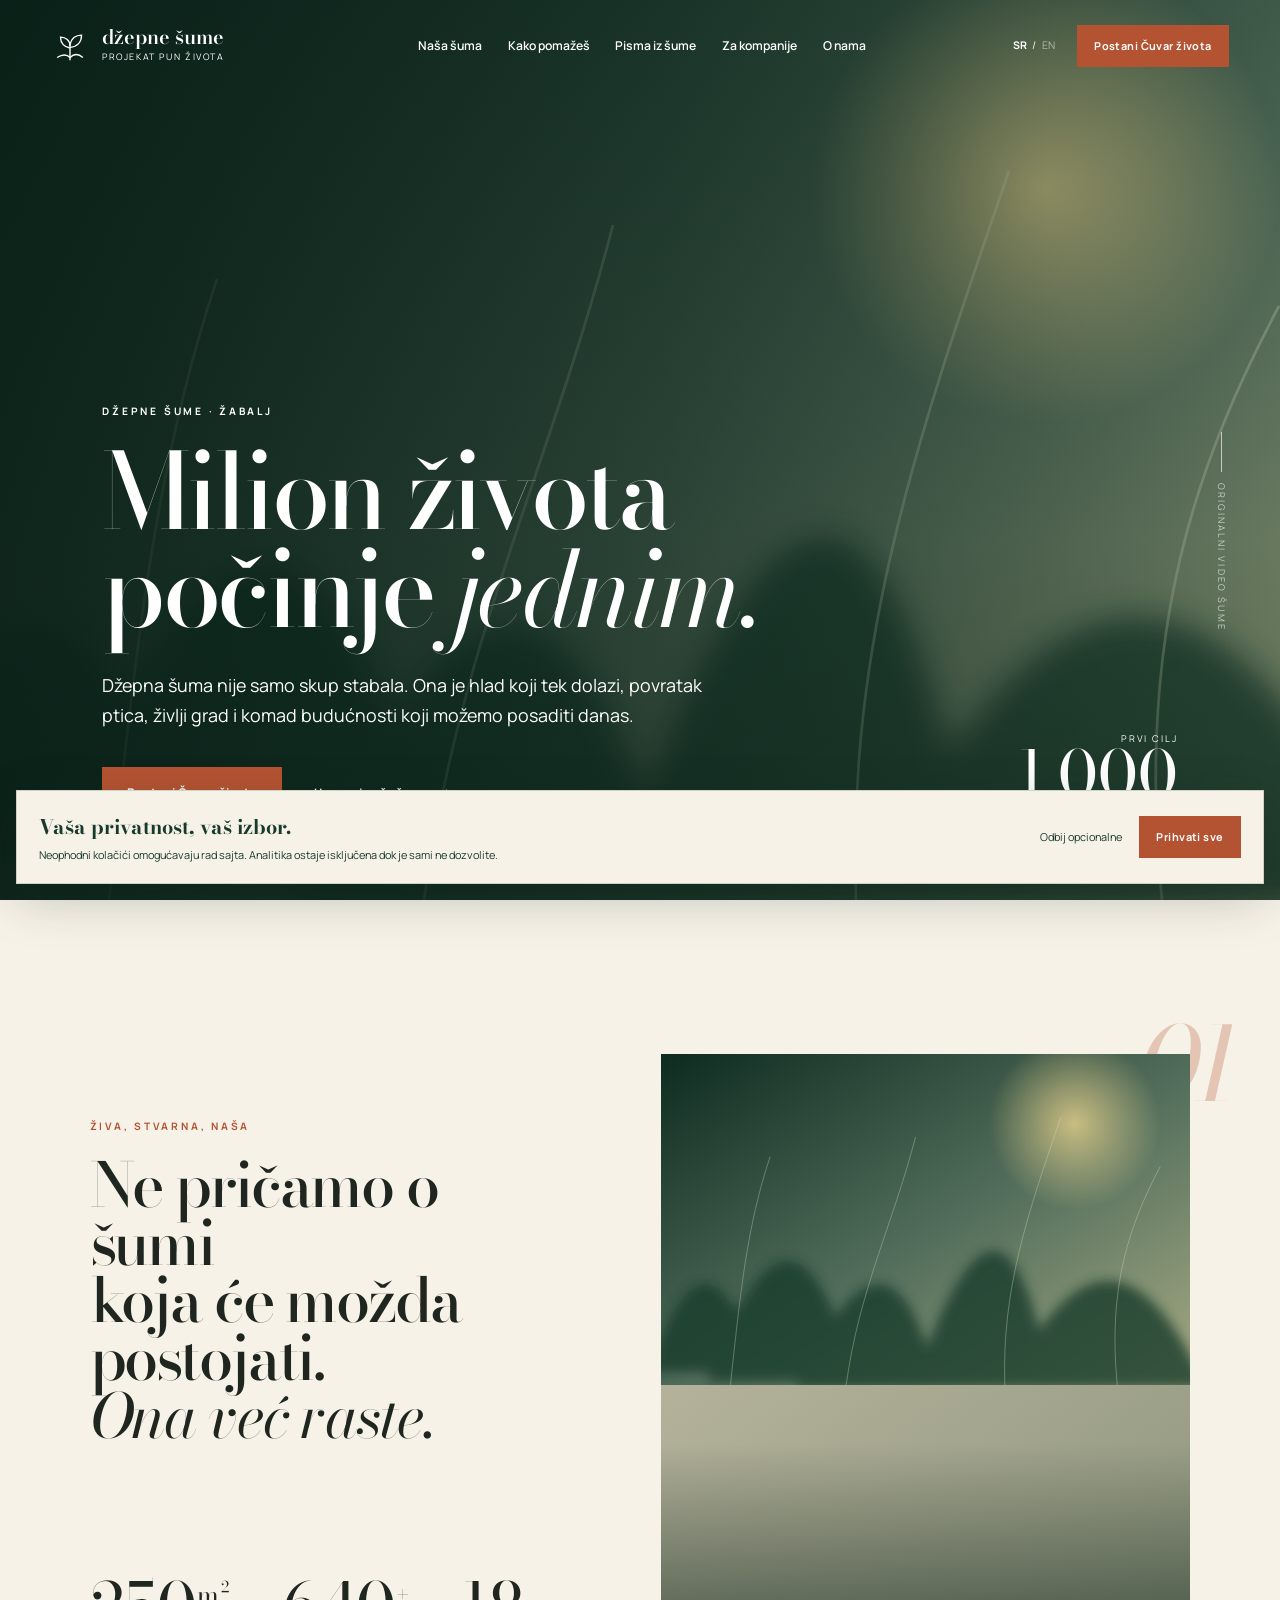
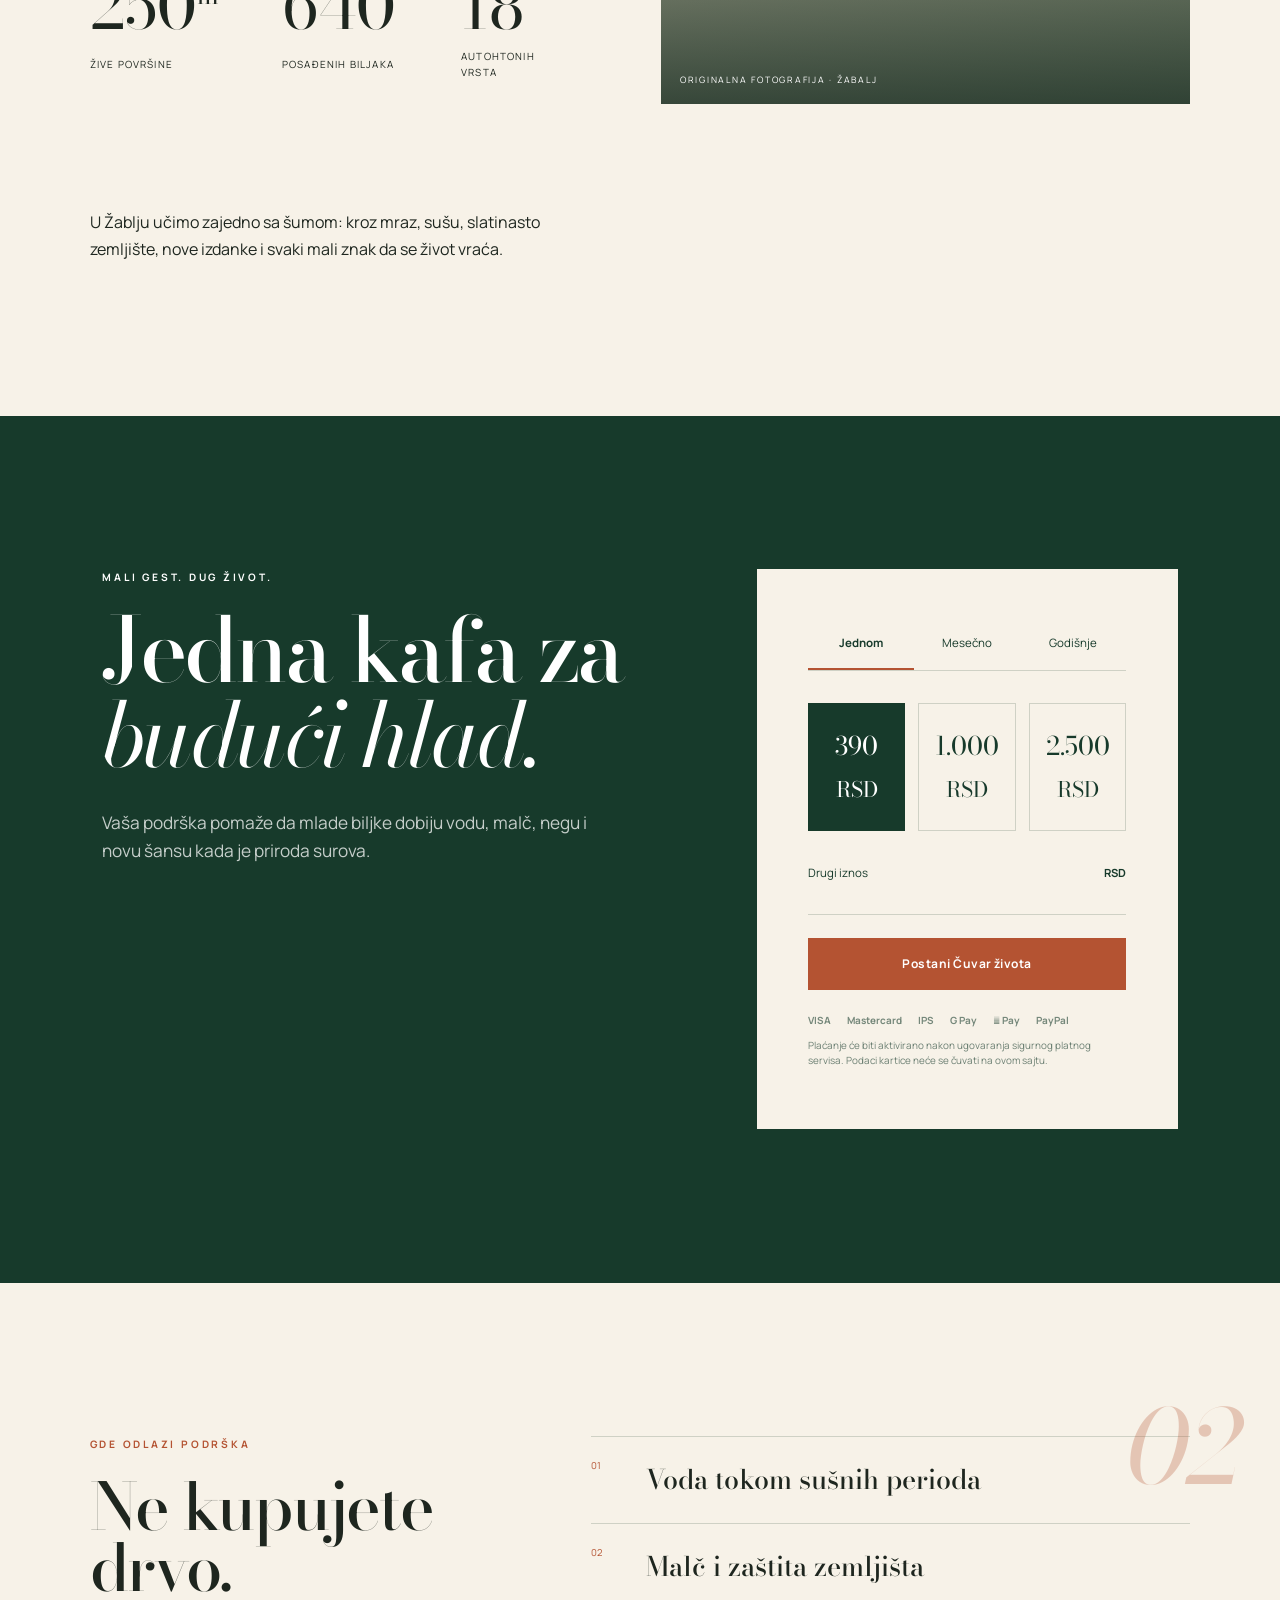
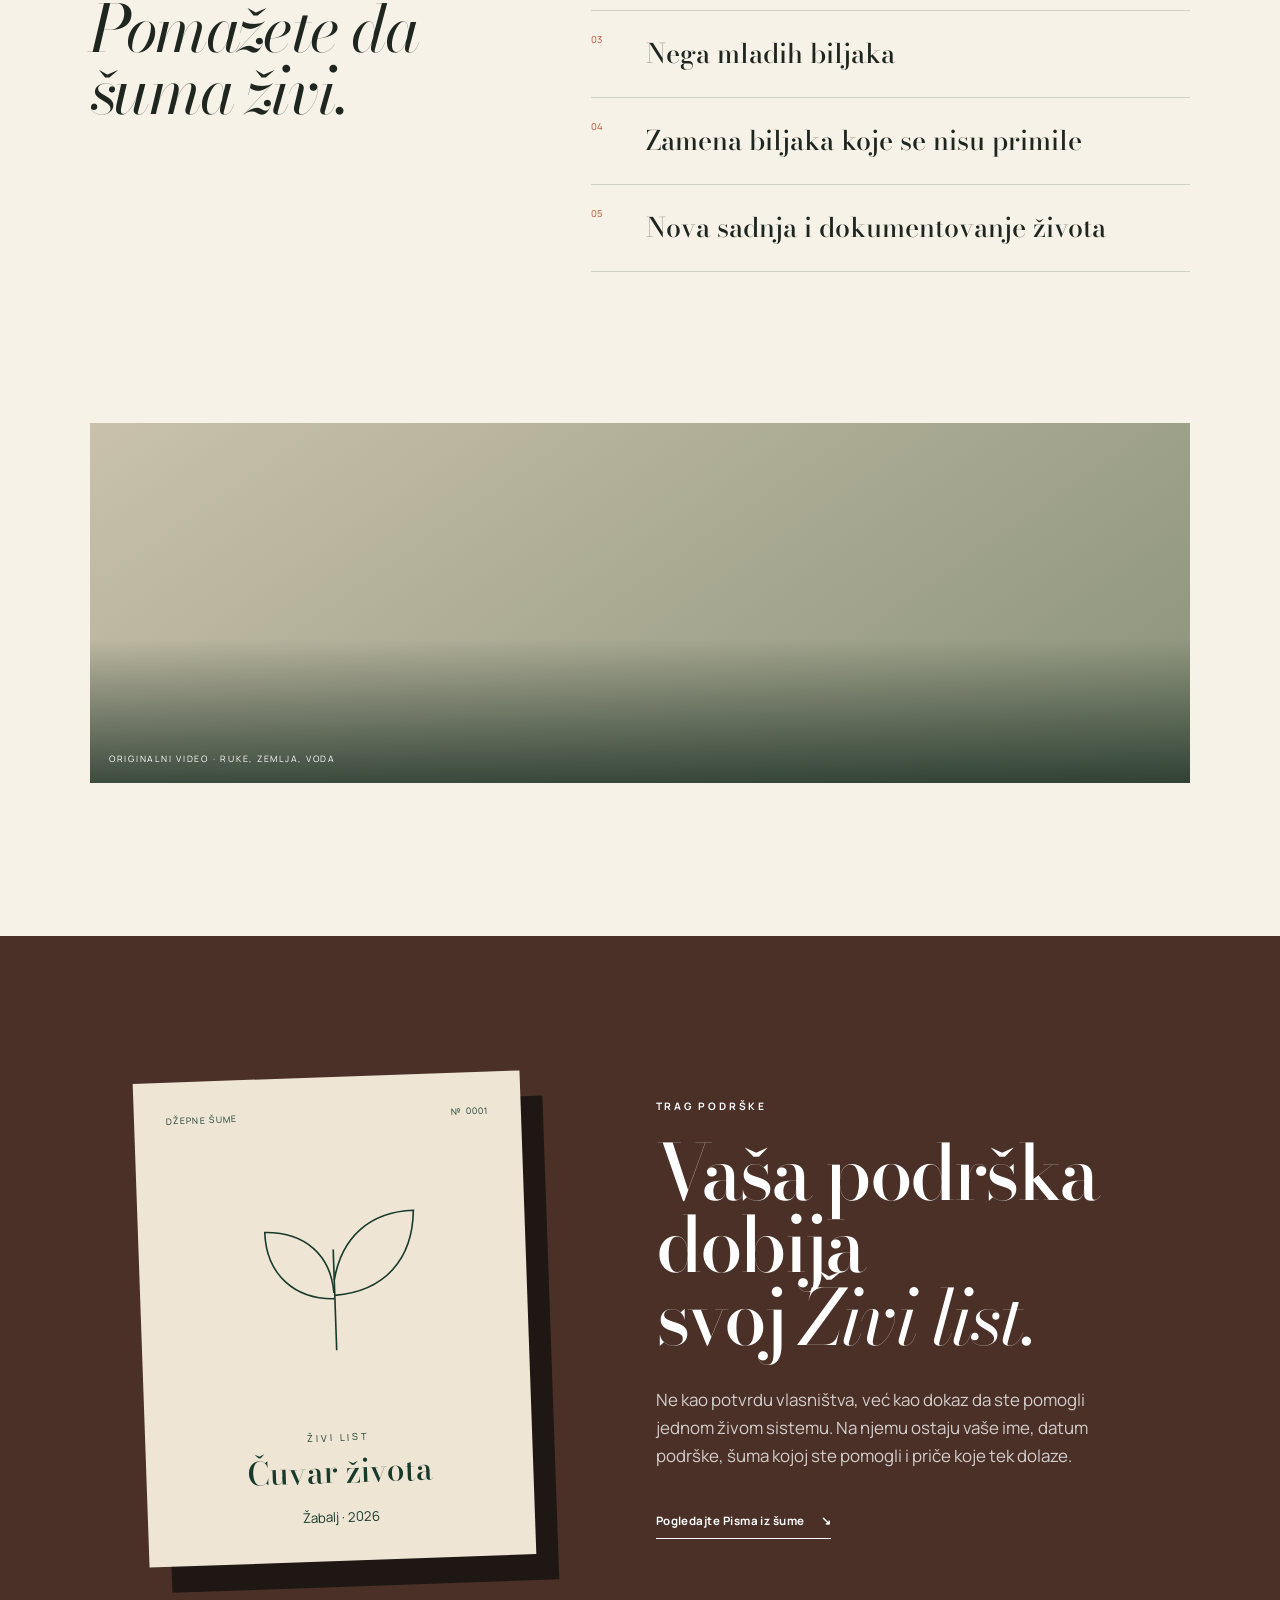
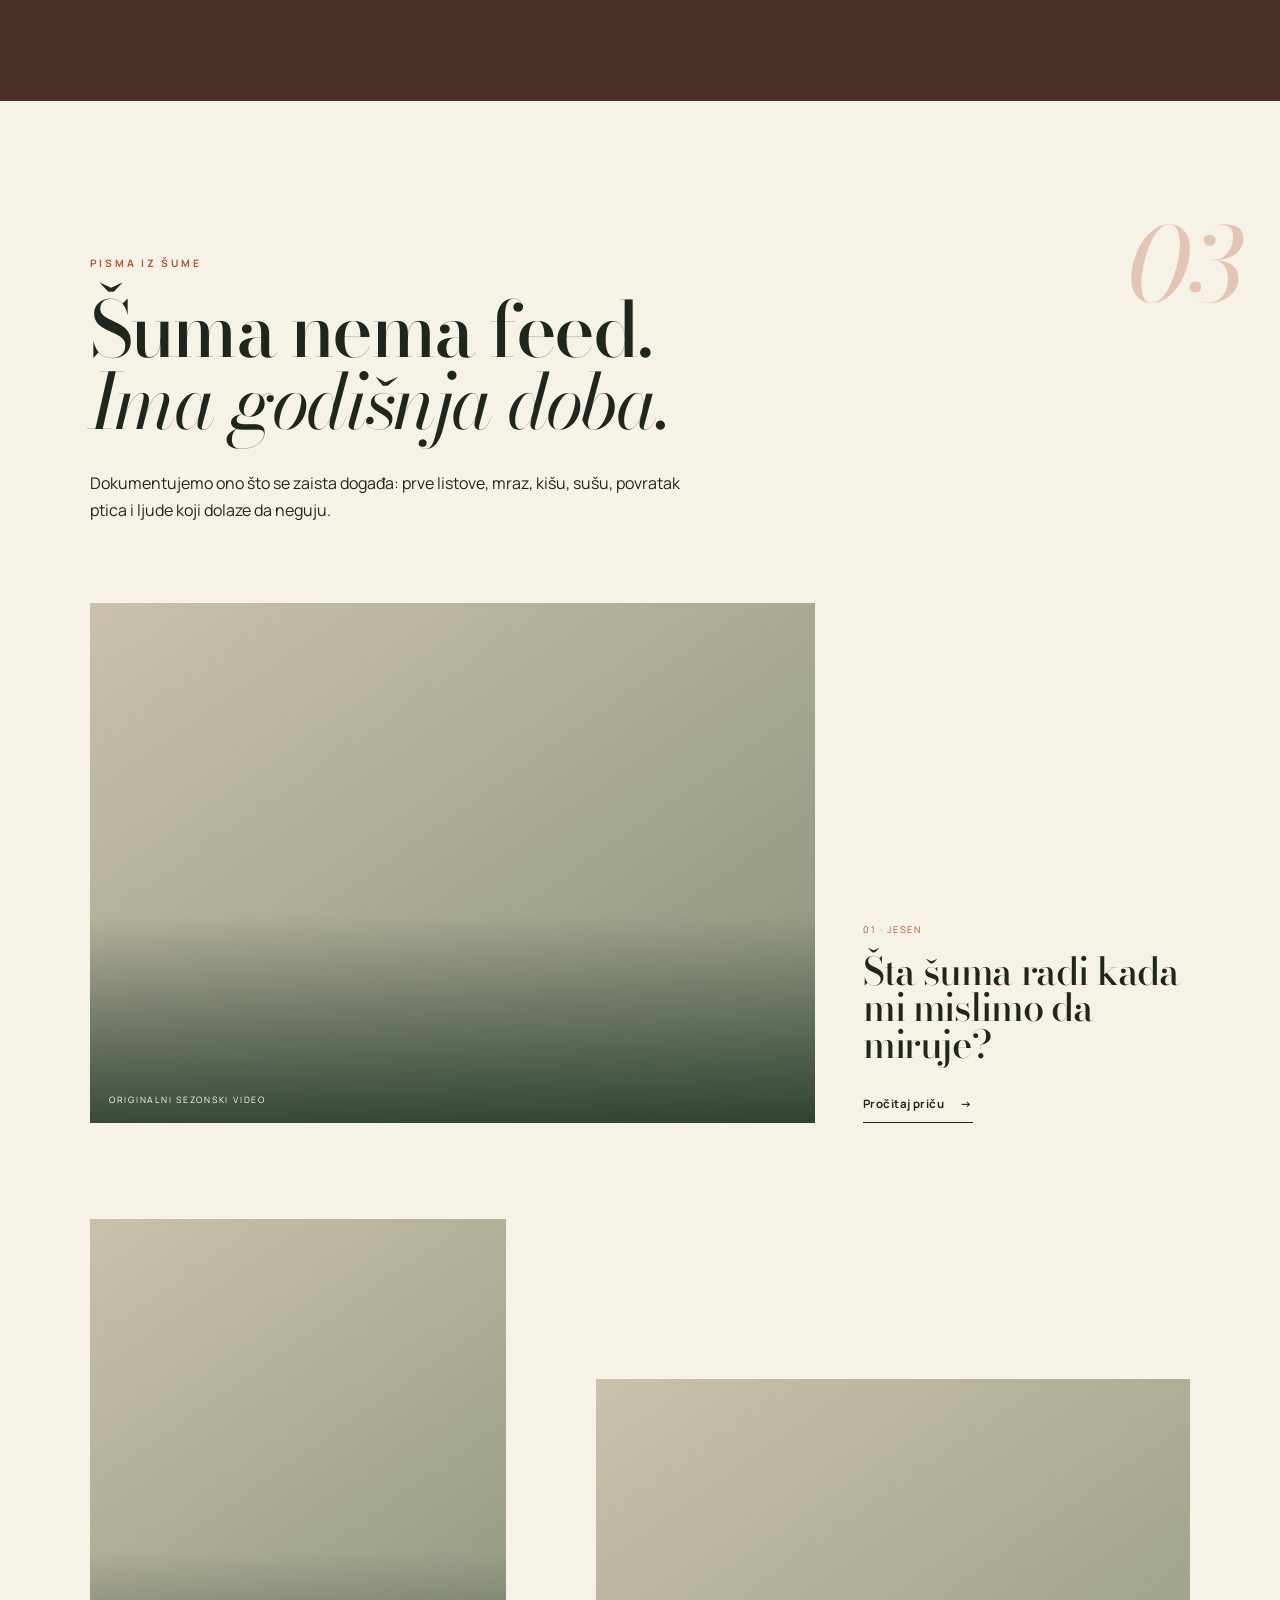
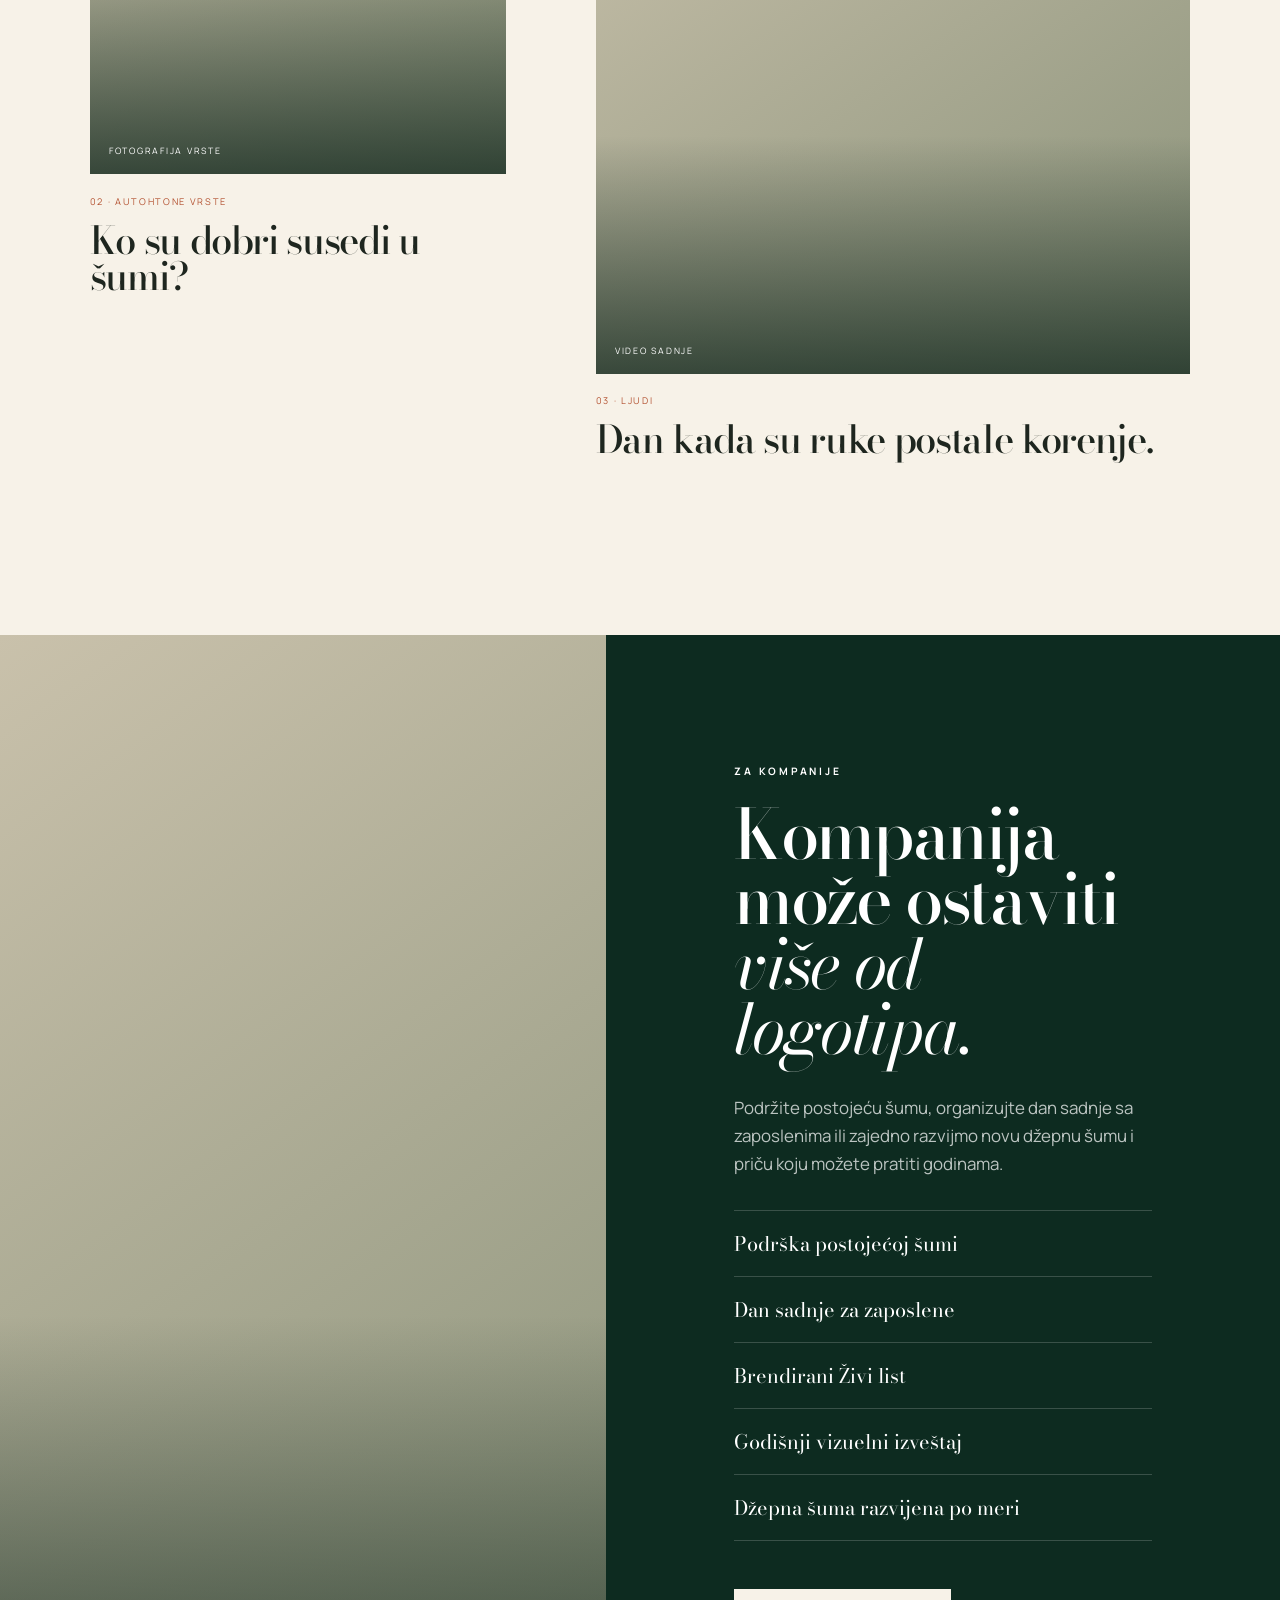
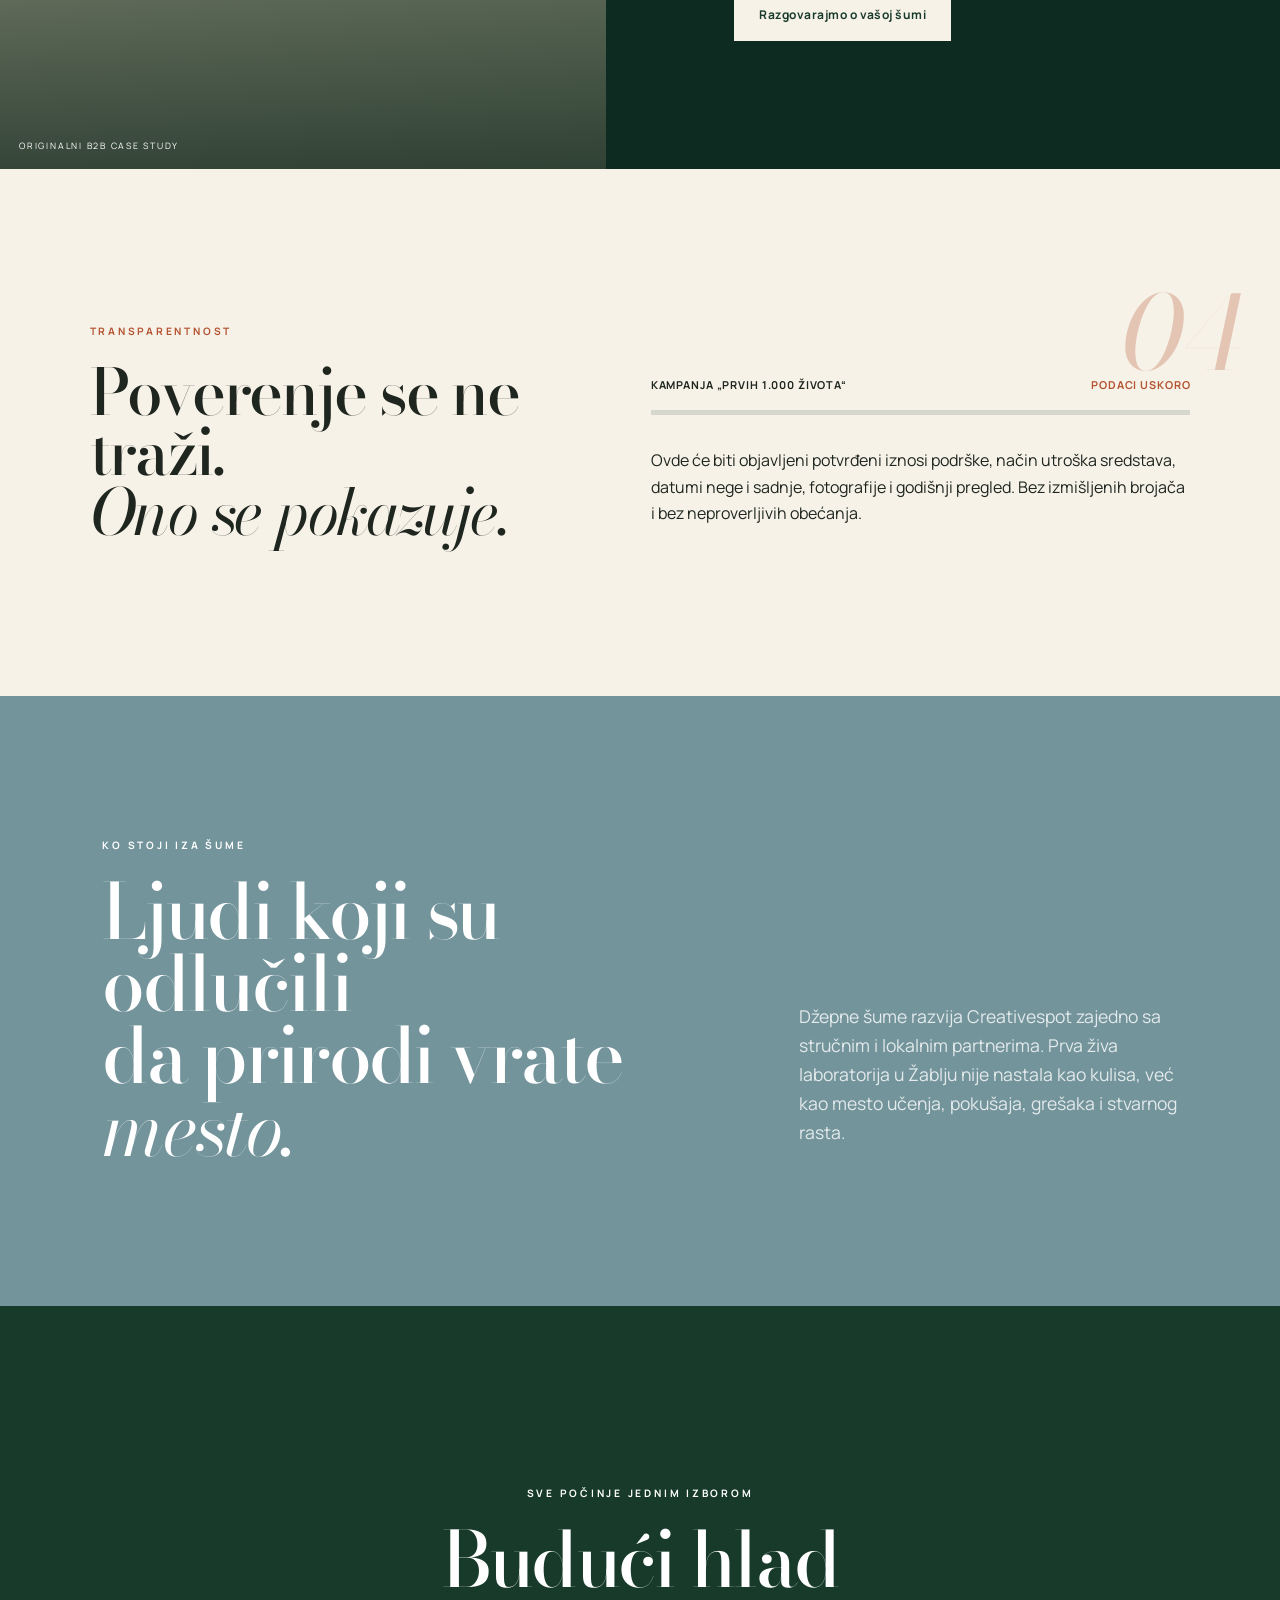
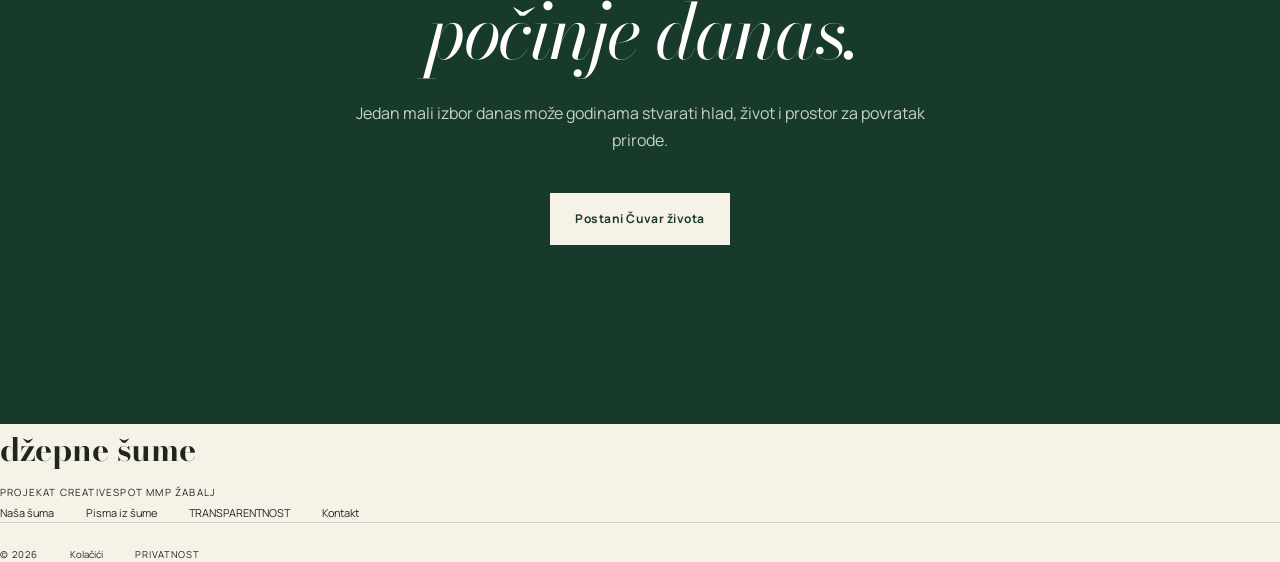
==== index.html @ 814c4e3e "Build new Cuvari zivota editorial campaign site" ====
<!doctype html>
<html lang="sr">
  <head>
    <meta charset="UTF-8" />
    <meta name="viewport" content="width=device-width, initial-scale=1.0" />
    <meta name="theme-color" content="#173a2b" />
    <meta name="description" content="Džepne šume — podržite stvaranje i negu živih, autohtonih šuma. Milion života počinje jednim." />
    <meta property="og:title" content="Džepne šume — Čuvari života" />
    <meta property="og:description" content="Milion života počinje jednim. Postanite Čuvar života." />
    <meta property="og:type" content="website" />
    <title>Džepne šume — Čuvari života</title>
    <link rel="preconnect" href="https://fonts.googleapis.com" />
    <link rel="preconnect" href="https://fonts.gstatic.com" crossorigin />
    <link href="https://fonts.googleapis.com/css2?family=Bodoni+Moda:ital,opsz,wght@0,6..96,400;0,6..96,500;0,6..96,600;1,6..96,400;1,6..96,500&family=Manrope:wght@400;500;600;700&display=swap" rel="stylesheet" />
    <link rel="stylesheet" href="./styles.css" />
  </head>
  <body>
    <a class="skip-link" href="#main">Preskoči na sadržaj</a>

    <header class="site-header" id="siteHeader">
      <a class="brand" href="#top" aria-label="Džepne šume — početna">
        <span class="brand-mark" aria-hidden="true">
          <svg viewBox="0 0 56 56"><path d="M28 49V22"/><path d="M28 31C20 30 14 24 14 15c8 0 14 5 14 13"/><path d="M28 26c2-9 8-14 17-14 0 10-6 17-17 18"/><path d="M9 45c8-5 14-5 19 0 6-6 12-6 19 0"/></svg>
        </span>
        <span><b>džepne šume</b><small>projekat pun života</small></span>
      </a>

      <button class="menu-toggle" id="menuToggle" aria-expanded="false" aria-controls="mainNav" aria-label="Otvori meni">
        <span></span><span></span>
      </button>

      <nav class="main-nav" id="mainNav" aria-label="Glavna navigacija">
        <a href="#suma" data-i18n="navForest">Naša šuma</a>
        <a href="#podrska" data-i18n="navSupport">Kako pomažeš</a>
        <a href="#pisma" data-i18n="navLetters">Pisma iz šume</a>
        <a href="#kompanije" data-i18n="navCompanies">Za kompanije</a>
        <a href="#o-nama" data-i18n="navAbout">O nama</a>
      </nav>

      <div class="header-actions">
        <div class="language" aria-label="Izbor jezika">
          <button class="language-button active" data-lang="sr" aria-pressed="true">SR</button>
          <span>/</span>
          <button class="language-button" data-lang="en" aria-pressed="false">EN</button>
        </div>
        <a class="button button-small" href="#podrska" data-i18n="guardian">Postani Čuvar života</a>
      </div>
    </header>

    <main id="main">
      <section class="hero" id="top">
        <div class="hero-media" aria-label="Mesto za originalni video šume">
          <video id="heroVideo" muted loop playsinline poster="./forest-poster.svg" aria-label="Originalni video Džepne šume biće dodat ovde"></video>
          <div class="hero-shade"></div>
          <div class="media-label"><span></span> ORIGINALNI VIDEO ŠUME</div>
        </div>
        <div class="hero-copy">
          <p class="eyebrow" data-i18n="heroEyebrow">DŽEPNE ŠUME · ŽABALJ</p>
          <h1 data-i18n-html="heroTitle">Milion života<br />počinje <em>jednim.</em></h1>
          <p class="hero-lead" data-i18n="heroLead">Džepna šuma nije samo skup stabala. Ona je hlad koji tek dolazi, povratak ptica, življi grad i komad budućnosti koji možemo posaditi danas.</p>
          <div class="hero-buttons">
            <a class="button" href="#podrska" data-i18n="guardian">Postani Čuvar života</a>
            <a class="text-link light" href="#suma"><span data-i18n="meetForest">Upoznaj našu šumu</span><span aria-hidden="true">↘</span></a>
          </div>
        </div>
        <div class="hero-goal">
          <span data-i18n="firstGoal">Prvi cilj</span>
          <strong>1.000</strong>
          <span data-i18n="lives">života</span>
        </div>
      </section>

      <section class="proof editorial-section" id="suma">
        <div class="section-number">01</div>
        <div class="proof-intro">
          <p class="eyebrow clay" data-i18n="proofEyebrow">ŽIVA, STVARNA, NAŠA</p>
          <h2 data-i18n-html="proofTitle">Ne pričamo o šumi<br />koja će možda postojati.<br /><em>Ona već raste.</em></h2>
        </div>
        <div class="proof-image media-slot tall">
          <img src="./forest-poster.svg" alt="Mesto za originalnu fotografiju postojeće šume u Žablju" />
          <span>ORIGINALNA FOTOGRAFIJA · ŽABALJ</span>
        </div>
        <div class="proof-data" aria-label="Podaci o postojećoj šumi">
          <div><strong>250</strong><span>m²</span><small data-i18n="areaLabel">žive površine</small></div>
          <div><strong>640</strong><span>+</span><small data-i18n="plantsLabel">posađenih biljaka</small></div>
          <div><strong>18</strong><span></span><small data-i18n="speciesLabel">autohtonih vrsta</small></div>
        </div>
        <p class="proof-note" data-i18n="proofNote">U Žablju učimo zajedno sa šumom: kroz mraz, sušu, slatinasto zemljište, nove izdanke i svaki mali znak da se život vraća.</p>
      </section>

      <section class="support" id="podrska">
        <div class="support-heading">
          <p class="eyebrow" data-i18n="supportEyebrow">MALI GEST. DUG ŽIVOT.</p>
          <h2 data-i18n-html="supportTitle">Jedna kafa za<br /><em>budući hlad.</em></h2>
          <p data-i18n="supportIntro">Vaša podrška pomaže da mlade biljke dobiju vodu, malč, negu i novu šansu kada je priroda surova.</p>
        </div>

        <div class="support-panel">
          <div class="support-tabs" role="tablist" aria-label="Učestalost podrške">
            <button class="support-tab active" role="tab" data-mode="once" aria-selected="true" data-i18n="once">Jednom</button>
            <button class="support-tab" role="tab" data-mode="monthly" aria-selected="false" data-i18n="monthly">Mesečno</button>
            <button class="support-tab" role="tab" data-mode="yearly" aria-selected="false" data-i18n="yearly">Godišnje</button>
          </div>
          <div class="amounts" id="amounts" aria-live="polite"></div>
          <label class="custom-amount">
            <span data-i18n="customAmount">Drugi iznos</span>
            <span><input id="customAmount" type="number" min="100" step="50" inputmode="numeric" aria-label="Drugi iznos u dinarima" /><b>RSD</b></span>
          </label>
          <button class="button button-wide" id="supportButton" data-i18n="guardian">Postani Čuvar života</button>
          <div class="payment-strip" aria-label="Predviđeni načini plaćanja">
            <span>VISA</span><span>Mastercard</span><span>IPS</span><span>G Pay</span><span> Pay</span><span>PayPal</span>
          </div>
          <p class="microcopy" data-i18n="paymentNote">Plaćanje će biti aktivirano nakon ugovaranja sigurnog platnog servisa. Podaci kartice neće se čuvati na ovom sajtu.</p>
        </div>
      </section>

      <section class="care editorial-section">
        <div class="section-number">02</div>
        <div class="care-statement">
          <p class="eyebrow clay" data-i18n="whereEyebrow">GDE ODLAZI PODRŠKA</p>
          <h2 data-i18n-html="whereTitle">Ne kupujete drvo.<br /><em>Pomažete da šuma živi.</em></h2>
        </div>
        <ol class="care-list">
          <li><span>01</span><strong data-i18n="care1">Voda tokom sušnih perioda</strong></li>
          <li><span>02</span><strong data-i18n="care2">Malč i zaštita zemljišta</strong></li>
          <li><span>03</span><strong data-i18n="care3">Nega mladih biljaka</strong></li>
          <li><span>04</span><strong data-i18n="care4">Zamena biljaka koje se nisu primile</strong></li>
          <li><span>05</span><strong data-i18n="care5">Nova sadnja i dokumentovanje života</strong></li>
        </ol>
        <div class="care-media media-slot landscape"><span>ORIGINALNI VIDEO · RUKE, ZEMLJA, VODA</span></div>
      </section>

      <section class="living-leaf">
        <div class="leaf-card" aria-hidden="true">
          <div class="leaf-card-top"><span>DŽEPNE ŠUME</span><span>№ 0001</span></div>
          <svg viewBox="0 0 280 250"><path d="M142 216V91"/><path d="M141 152C93 151 58 120 58 67c50 1 81 31 83 78"/><path d="M142 129c11-53 47-83 101-83-3 61-39 99-101 102"/></svg>
          <p>ŽIVI LIST</p>
          <strong>Čuvar života</strong>
          <small>Žabalj · 2026</small>
        </div>
        <div class="leaf-copy">
          <p class="eyebrow" data-i18n="leafEyebrow">TRAG PODRŠKE</p>
          <h2 data-i18n-html="leafTitle">Vaša podrška dobija<br />svoj <em>Živi list.</em></h2>
          <p data-i18n="leafCopy">Ne kao potvrdu vlasništva, već kao dokaz da ste pomogli jednom živom sistemu. Na njemu ostaju vaše ime, datum podrške, šuma kojoj ste pomogli i priče koje tek dolaze.</p>
          <a class="text-link light" href="#pisma"><span data-i18n="seeLetters">Pogledajte Pisma iz šume</span><span>↘</span></a>
        </div>
      </section>

      <section class="letters editorial-section" id="pisma">
        <div class="section-number">03</div>
        <header class="letters-heading">
          <p class="eyebrow clay" data-i18n="lettersEyebrow">PISMA IZ ŠUME</p>
          <h2 data-i18n-html="lettersTitle">Šuma nema feed.<br /><em>Ima godišnja doba.</em></h2>
          <p data-i18n="lettersIntro">Dokumentujemo ono što se zaista događa: prve listove, mraz, kišu, sušu, povratak ptica i ljude koji dolaze da neguju.</p>
        </header>
        <article class="letter-feature">
          <div class="media-slot wide"><span>ORIGINALNI SEZONSKI VIDEO</span></div>
          <div><small>01 · JESEN</small><h3 data-i18n="letter1Title">Šta šuma radi kada mi mislimo da miruje?</h3><a href="#" class="text-link"><span data-i18n="readStory">Pročitaj priču</span><span>→</span></a></div>
        </article>
        <div class="letter-pair">
          <article><div class="media-slot portrait"><span>FOTOGRAFIJA VRSTE</span></div><small>02 · AUTOHTONE VRSTE</small><h3 data-i18n="letter2Title">Ko su dobri susedi u šumi?</h3></article>
          <article><div class="media-slot square"><span>VIDEO SADNJE</span></div><small>03 · LJUDI</small><h3 data-i18n="letter3Title">Dan kada su ruke postale korenje.</h3></article>
        </div>
      </section>

      <section class="companies" id="kompanije">
        <div class="company-media media-slot tall"><span>ORIGINALNI B2B CASE STUDY</span></div>
        <div class="company-copy">
          <p class="eyebrow" data-i18n="companiesEyebrow">ZA KOMPANIJE</p>
          <h2 data-i18n-html="companiesTitle">Kompanija može ostaviti<br /><em>više od logotipa.</em></h2>
          <p data-i18n="companiesCopy">Podržite postojeću šumu, organizujte dan sadnje sa zaposlenima ili zajedno razvijmo novu džepnu šumu i priču koju možete pratiti godinama.</p>
          <ul>
            <li data-i18n="company1">Podrška postojećoj šumi</li>
            <li data-i18n="company2">Dan sadnje za zaposlene</li>
            <li data-i18n="company3">Brendirani Živi list</li>
            <li data-i18n="company4">Godišnji vizuelni izveštaj</li>
            <li data-i18n="company5">Džepna šuma razvijena po meri</li>
          </ul>
          <a class="button button-light" href="mailto:azra@creativespot.rs?subject=Džepne šume — razgovor o saradnji" data-i18n="companyCta">Razgovarajmo o vašoj šumi</a>
        </div>
      </section>

      <section class="transparency editorial-section" id="transparentnost">
        <div class="section-number">04</div>
        <div class="transparency-heading">
          <p class="eyebrow clay" data-i18n="transparentEyebrow">TRANSPARENTNOST</p>
          <h2 data-i18n-html="transparentTitle">Poverenje se ne traži.<br /><em>Ono se pokazuje.</em></h2>
        </div>
        <div class="progress-block">
          <div class="progress-label"><span data-i18n="campaignProgress">Kampanja „Prvih 1.000 života“</span><b data-i18n="dataSoon">Podaci uskoro</b></div>
          <div class="progress-track"><span style="width: 0%"></span></div>
          <p data-i18n="transparentCopy">Ovde će biti objavljeni potvrđeni iznosi podrške, način utroška sredstava, datumi nege i sadnje, fotografije i godišnji pregled. Bez izmišljenih brojača i bez neproverljivih obećanja.</p>
        </div>
      </section>

      <section class="about" id="o-nama">
        <div>
          <p class="eyebrow" data-i18n="aboutEyebrow">KO STOJI IZA ŠUME</p>
          <h2 data-i18n-html="aboutTitle">Ljudi koji su odlučili<br />da prirodi vrate <em>mesto.</em></h2>
        </div>
        <p data-i18n="aboutCopy">Džepne šume razvija Creativespot zajedno sa stručnim i lokalnim partnerima. Prva živa laboratorija u Žablju nije nastala kao kulisa, već kao mesto učenja, pokušaja, grešaka i stvarnog rasta.</p>
      </section>

      <section class="final-cta">
        <p class="eyebrow" data-i18n="finalEyebrow">SVE POČINJE JEDNIM IZBOROM</p>
        <h2 data-i18n-html="finalTitle">Budući hlad<br /><em>počinje danas.</em></h2>
        <p data-i18n="finalCopy">Jedan mali izbor danas može godinama stvarati hlad, život i prostor za povratak prirode.</p>
        <a class="button button-light" href="#podrska" data-i18n="guardian">Postani Čuvar života</a>
      </section>
    </main>

    <footer class="site-footer">
      <div class="footer-brand"><b>džepne šume</b><span data-i18n="projectBy">projekat Creativespot MMP Žabalj</span></div>
      <div class="footer-links"><a href="#suma" data-i18n="navForest">Naša šuma</a><a href="#pisma" data-i18n="navLetters">Pisma iz šume</a><a href="#transparentnost" data-i18n="transparentEyebrow">Transparentnost</a><a href="mailto:azra@creativespot.rs">Kontakt</a></div>
      <div class="footer-meta"><span>© 2026</span><button id="openCookies" data-i18n="cookies">Kolačići</button><a href="#" data-i18n="privacy">Privatnost</a></div>
    </footer>

    <dialog class="support-dialog" id="supportDialog">
      <button class="dialog-close" id="closeDialog" aria-label="Zatvori">×</button>
      <p class="eyebrow clay" data-i18n="nextStep">SLEDEĆI KORAK</p>
      <h2 data-i18n="paymentSoonTitle">Plaćanje povezujemo pažljivo.</h2>
      <p data-i18n="paymentSoonCopy">Dizajn i izbor podrške su spremni. Sigurno kartično, IPS i PayPal plaćanje biće aktivirano nakon ugovaranja pružaoca platnih usluga.</p>
      <a class="button" href="mailto:azra@creativespot.rs?subject=Želim da postanem Čuvar života" data-i18n="notifyMe">Javite mi kada počne</a>
    </dialog>

    <aside class="cookie-banner" id="cookieBanner" aria-label="Podešavanje kolačića">
      <div><strong data-i18n="cookieTitle">Vaša privatnost, vaš izbor.</strong><p data-i18n="cookieCopy">Neophodni kolačići omogućavaju rad sajta. Analitika ostaje isključena dok je sami ne dozvolite.</p></div>
      <div><button class="cookie-secondary" id="rejectCookies" data-i18n="reject">Odbij opcionalne</button><button class="button button-small" id="acceptCookies" data-i18n="accept">Prihvati sve</button></div>
    </aside>

    <script type="application/ld+json">
      {"@context":"https://schema.org","@type":"Organization","name":"Creativespot MMP","url":"https://dzepnesume.com","email":"azra@creativespot.rs","brand":{"@type":"Brand","name":"Džepne šume"}}
    </script>
    <script src="./script.js"></script>
  </body>
</html>
---- styles.css ----
:root{--forest:#173a2b;--forest-2:#0d2b20;--moss:#728662;--clay:#b45332;--soil:#4a3027;--oat:#eee5d5;--paper:#f7f2e8;--cream:#fbf8f1;--rain:#73949b;--ink:#1e261f;--line:rgba(23,58,43,.18);--display:'Bodoni Moda',serif;--sans:'Manrope',sans-serif}
*{box-sizing:border-box}html{scroll-behavior:smooth}body{margin:0;background:var(--paper);color:var(--ink);font-family:var(--sans);font-size:16px;line-height:1.65}body.menu-open{overflow:hidden}a{color:inherit;text-decoration:none}button,input{font:inherit}.skip-link{position:fixed;left:1rem;top:-10rem;z-index:1000;background:#fff;padding:.8rem 1rem}.skip-link:focus{top:1rem}.site-header{position:fixed;z-index:100;top:0;left:0;width:100%;height:92px;display:flex;align-items:center;padding:0 clamp(1.2rem,4vw,4.8rem);color:#fff;transition:.35s ease}.site-header.scrolled{height:76px;color:var(--forest);background:rgba(247,242,232,.96);border-bottom:1px solid var(--line)}.brand{display:flex;align-items:center;gap:.8rem;min-width:220px}.brand-mark{width:38px;height:38px}.brand-mark svg{fill:none;stroke:currentColor;stroke-width:2}.brand b{font-family:var(--display);font-size:1.25rem;font-weight:600;line-height:1;display:block}.brand small{display:block;font-size:.56rem;letter-spacing:.18em;text-transform:uppercase;margin-top:.2rem}.main-nav{margin:auto;display:flex;align-items:center;gap:clamp(1rem,2vw,2.2rem);font-size:.76rem;font-weight:600}.main-nav a{position:relative}.main-nav a:after{content:"";position:absolute;left:0;bottom:-.45rem;width:100%;height:1px;background:currentColor;transform:scaleX(0);transform-origin:left;transition:.25s}.main-nav a:hover:after{transform:scaleX(1)}.header-actions{display:flex;align-items:center;gap:1.4rem}.language{display:flex;gap:.35rem;font-size:.66rem}.language button{border:0;background:none;color:inherit;padding:0;opacity:.55;cursor:pointer}.language button.active{opacity:1;font-weight:700}.button{border:1px solid var(--clay);background:var(--clay);color:#fff;min-height:52px;padding:.9rem 1.5rem;display:inline-flex;align-items:center;justify-content:center;font-size:.75rem;font-weight:700;letter-spacing:.04em;cursor:pointer;transition:.25s}.button:hover{background:#934127;border-color:#934127;transform:translateY(-2px)}.button-small{min-height:42px;padding:.7rem 1rem;font-size:.68rem}.button-light{background:var(--paper);border-color:var(--paper);color:var(--forest)}.button-light:hover{background:#fff;border-color:#fff}.button-wide{width:100%;margin-top:1.4rem}.menu-toggle{display:none;background:transparent;border:0;color:inherit}.hero{position:relative;min-height:100svh;color:#fff;display:flex;align-items:flex-end;overflow:hidden}.hero-media,.hero-shade{position:absolute;inset:0}.hero-media video{width:100%;height:100%;object-fit:cover;background:var(--forest)}.hero-shade{background:linear-gradient(90deg,rgba(9,31,23,.88) 0%,rgba(9,31,23,.55) 52%,rgba(9,31,23,.18) 100%),linear-gradient(0deg,rgba(9,31,23,.35),transparent 40%)}.media-label{position:absolute;right:4vw;top:48%;font-size:.58rem;letter-spacing:.22em;writing-mode:vertical-rl;display:flex;align-items:center;gap:.7rem;opacity:.65}.media-label span{display:block;width:1px;height:40px;background:#fff}.hero-copy{position:relative;z-index:2;width:min(820px,74vw);padding:0 0 clamp(3.8rem,9vh,8rem) clamp(1.2rem,8vw,9rem)}.eyebrow{font-size:.64rem;font-weight:700;letter-spacing:.27em;margin:0 0 1.4rem}.eyebrow.clay{color:var(--clay)}h1,h2,h3{font-family:var(--display);font-weight:500;margin:0;line-height:.94;letter-spacing:-.035em}h1{font-size:clamp(4rem,8.2vw,8.8rem)}h2{font-size:clamp(3rem,6vw,6.7rem)}h1 em,h2 em{font-weight:400}.hero-lead{font-size:clamp(1rem,1.4vw,1.28rem);max-width:640px;margin:2rem 0 2.3rem}.hero-buttons{display:flex;align-items:center;gap:2rem}.text-link{display:inline-flex;align-items:center;gap:1rem;padding:.55rem 0;border-bottom:1px solid currentColor;font-size:.72rem;font-weight:700;letter-spacing:.04em}.text-link.light{color:#fff}.hero-goal{position:absolute;z-index:3;right:clamp(1.2rem,8vw,9rem);bottom:clamp(3.8rem,9vh,8rem);text-align:right}.hero-goal span{display:block;font-size:.58rem;letter-spacing:.2em;text-transform:uppercase}.hero-goal strong{display:block;font-family:var(--display);font-size:clamp(3rem,5vw,6rem);font-weight:400;line-height:.9}.editorial-section{position:relative;max-width:1500px;margin:auto;padding:clamp(6rem,12vw,11rem) clamp(1.2rem,7vw,8rem)}.section-number{position:absolute;right:3vw;top:5rem;font-family:var(--display);font-style:italic;color:var(--clay);opacity:.28;font-size:clamp(4rem,8vw,9rem)}.proof{display:grid;grid-template-columns:1fr 1.1fr;gap:clamp(2.5rem,7vw,8rem);align-items:start}.proof-intro{padding-top:4rem}.proof-intro h2{font-size:clamp(2.8rem,4.8vw,5.2rem)}.proof-image{grid-row:span 2}.media-slot{position:relative;background:linear-gradient(145deg,#c9c1ab,#8a927a);overflow:hidden;color:#fff}.media-slot:after{content:"";position:absolute;inset:0;background:linear-gradient(180deg,transparent 60%,rgba(10,32,23,.7))}.media-slot img{width:100%;height:100%;object-fit:cover}.media-slot span{position:absolute;z-index:2;left:1.2rem;bottom:1rem;font-size:.55rem;letter-spacing:.2em}.media-slot.tall{min-height:650px}.media-slot.landscape{min-height:360px}.media-slot.wide{min-height:520px}.media-slot.portrait{aspect-ratio:3/4}.media-slot.square{aspect-ratio:1}.proof-data{grid-column:1;display:flex;gap:clamp(1.5rem,4vw,4rem);padding-top:1rem}.proof-data div{display:grid;grid-template-columns:auto auto}.proof-data strong{font-family:var(--display);font-weight:400;font-size:clamp(3rem,5vw,5.5rem);line-height:1}.proof-data span{font-family:var(--display);font-size:1.6rem}.proof-data small{grid-column:1/3;font-size:.62rem;text-transform:uppercase;letter-spacing:.12em;margin-top:.6rem}.proof-note{grid-column:1;max-width:590px;margin:1rem 0 0}.support{background:var(--forest);color:#fff;display:grid;grid-template-columns:minmax(0,1fr) minmax(420px,.8fr);gap:clamp(4rem,10vw,12rem);padding:clamp(6rem,12vw,10rem) clamp(1.2rem,8vw,9rem)}.support-heading h2{font-size:clamp(3.5rem,7vw,7rem)}.support-heading>p:last-child{max-width:560px;font-size:1.08rem;margin-top:2rem;color:rgba(255,255,255,.75)}.support-panel{align-self:center;background:var(--paper);color:var(--forest);padding:clamp(1.5rem,4vw,3.5rem)}.support-tabs{display:flex;border-bottom:1px solid var(--line);margin-bottom:2rem}.support-tab{flex:1;border:0;background:none;padding:.8rem .3rem 1rem;color:var(--forest);font-size:.72rem;cursor:pointer;border-bottom:2px solid transparent}.support-tab.active{border-color:var(--clay);font-weight:700}.amounts{display:grid;grid-template-columns:repeat(3,1fr);gap:.8rem}.amount-button{background:transparent;color:var(--forest);border:1px solid var(--line);padding:1.3rem .4rem;font-family:var(--display);font-size:1.6rem;cursor:pointer}.amount-button.active{background:var(--forest);color:#fff}.custom-amount{display:flex;justify-content:space-between;align-items:center;border-bottom:1px solid var(--line);padding:1.3rem 0;font-size:.72rem}.custom-amount>span:last-child{display:flex;align-items:center;gap:.5rem}.custom-amount input{border:0;background:none;text-align:right;width:100px;font-family:var(--display);font-size:1.5rem;color:var(--forest);outline:none}.custom-amount b{font-size:.7rem}.payment-strip{display:flex;flex-wrap:wrap;gap:1rem;margin-top:1.4rem;color:rgba(23,58,43,.58);font-size:.62rem;font-weight:700}.microcopy{font-size:.62rem;color:rgba(23,58,43,.62);line-height:1.5}.care{display:grid;grid-template-columns:.8fr 1.2fr;gap:clamp(2.5rem,8vw,9rem)}.care-statement h2{font-size:clamp(3rem,5.1vw,5.7rem)}.care-list{list-style:none;margin:0;padding:0}.care-list li{display:grid;grid-template-columns:55px 1fr;align-items:start;padding:1.3rem 0;border-bottom:1px solid var(--line)}.care-list li:first-child{border-top:1px solid var(--line)}.care-list span{font-size:.6rem;color:var(--clay)}.care-list strong{font-family:var(--display);font-weight:500;font-size:clamp(1.3rem,2.1vw,2.2rem)}.care-media{grid-column:1/3;margin-top:3rem}.living-leaf{background:var(--soil);color:#fff;padding:clamp(6rem,11vw,11rem) clamp(1.2rem,11vw,12rem);display:grid;grid-template-columns:.8fr 1fr;gap:clamp(4rem,10vw,12rem);align-items:center}.leaf-card{background:var(--oat);color:var(--forest);aspect-ratio:4/5;max-width:470px;padding:2rem;box-shadow:22px 26px 0 #1e1713;transform:rotate(-2deg);display:flex;flex-direction:column;align-items:center}.leaf-card-top{align-self:stretch;display:flex;justify-content:space-between;font-size:.55rem;letter-spacing:.15em}.leaf-card svg{width:70%;margin:auto;fill:none;stroke:var(--forest);stroke-width:2}.leaf-card p{font-size:.6rem;letter-spacing:.3em;margin:0}.leaf-card strong{font-family:var(--display);font-size:2rem;font-weight:500}.leaf-card small{margin-top:.5rem}.leaf-copy p:not(.eyebrow){max-width:630px;color:rgba(255,255,255,.76);font-size:1.06rem;margin:2rem 0}.letters-heading{max-width:780px;margin-bottom:5rem}.letters-heading p:last-child{max-width:590px;margin-top:2rem}.letter-feature{display:grid;grid-template-columns:1.55fr .7fr;gap:3rem;align-items:end}.letter-feature h3,.letter-pair h3{font-size:clamp(1.8rem,3vw,3.5rem);margin:.8rem 0 1.5rem}.letter-feature small,.letter-pair small{font-size:.58rem;letter-spacing:.18em;color:var(--clay)}.letter-pair{display:grid;grid-template-columns:.7fr 1fr;gap:clamp(2rem,7vw,7rem);margin-top:6rem}.letter-pair article:nth-child(2){padding-top:10rem}.letter-pair small{display:block;margin-top:1.2rem}.companies{background:var(--forest-2);color:#fff;display:grid;grid-template-columns:.9fr 1fr}.company-media{min-height:820px}.company-copy{padding:clamp(5rem,10vw,10rem)}.company-copy h2{font-size:clamp(3rem,5.4vw,6rem)}.company-copy>p:not(.eyebrow){color:rgba(255,255,255,.72);font-size:1.06rem;margin:2rem 0}.company-copy ul{list-style:none;padding:0;margin:2rem 0 3rem;border-top:1px solid rgba(255,255,255,.18)}.company-copy li{padding:1rem 0;border-bottom:1px solid rgba(255,255,255,.18);font-family:var(--display);font-size:1.25rem}.transparency{display:grid;grid-template-columns:.85fr 1fr;gap:clamp(3rem,8vw,9rem);align-items:end}.transparency-heading h2{font-size:clamp(3rem,5vw,5.5rem)}.progress-label{display:flex;justify-content:space-between;gap:1rem;font-size:.68rem;font-weight:700;text-transform:uppercase;letter-spacing:.08em}.progress-label b{color:var(--clay)}.progress-track{height:5px;background:rgba(23,58,43,.14);margin:1rem 0 2rem}.progress-track span{display:block;height:100%;background:var(--clay)}.progress-block p{max-width:640px}.about{background:var(--rain);color:#fff;padding:clamp(6rem,11vw,11rem) clamp(1.2rem,8vw,9rem);display:grid;grid-template-columns:1.1fr .7fr;gap:clamp(3rem,8vw,9rem);align-items:end}.about p:last-child{font-size:1.1rem;color:rgba(255,255,255,.8)}.final-cta{text-align:center;background:var(--forest);color:#fff;padding:clamp(7rem,14vw,14rem) 1.2rem}.final-cta p:not(.eyebrow){max-width:580px;margin:2rem auto 2.5rem;color:rgba(255,255,255,.76)}.site-footer;background:var(--paper)}.site-footer{padding:4rem clamp(1.2rem,7vw,8rem);display:grid;grid-template-columns:1fr auto;gap:3rem;border-top:1px solid var(--line)}.footer-brand b{display:block;font-family:var(--display);font-size:2rem}.footer-brand span{font-size:.62rem;text-transform:uppercase;letter-spacing:.12em}.footer-links{display:flex;gap:2rem;font-size:.68rem;align-items:center}.footer-meta{grid-column:1/3;border-top:1px solid var(--line);padding-top:1.5rem;display:flex;gap:2rem;font-size:.6rem;text-transform:uppercase;letter-spacing:.1em}.footer-meta button{border:0;background:none;padding:0;cursor:pointer;color:inherit}.support-dialog{max-width:560px;border:0;padding:clamp(2rem,6vw,5rem);background:var(--paper);color:var(--forest);box-shadow:0 30px 100px rgba(0,0,0,.35)}.support-dialog::backdrop{background:rgba(9,31,23,.78)}.support-dialog h2{font-size:3rem}.support-dialog p:not(.eyebrow){margin:1.5rem 0 2rem}.dialog-close{position:absolute;right:1.2rem;top:1rem;border:0;background:none;font-size:2rem;cursor:pointer}.cookie-banner{position:fixed;z-index:120;left:1rem;right:1rem;bottom:1rem;background:var(--paper);color:var(--forest);padding:1.2rem 1.4rem;display:none;grid-template-columns:1fr auto;gap:2rem;align-items:center;box-shadow:0 15px 50px rgba(15,35,27,.22);border:1px solid var(--line)}.cookie-banner.visible{display:grid}.cookie-banner strong{font-family:var(--display);font-size:1.25rem}.cookie-banner p{font-size:.68rem;margin:.2rem 0 0}.cookie-banner>div:last-child{display:flex;gap:.7rem}.cookie-secondary{border:0;background:none;color:var(--forest);font-size:.68rem;cursor:pointer}
@media(max-width:1050px){.main-nav{display:none;position:fixed;inset:76px 0 0;background:var(--paper);color:var(--forest);padding:4rem 2rem;flex-direction:column;align-items:flex-start;font-family:var(--display);font-size:2.2rem}.main-nav.open{display:flex}.header-actions .button{display:none}.menu-toggle{display:block;width:38px;height:38px;margin-left:auto}.menu-toggle span{display:block;width:24px;height:1px;background:currentColor;margin:7px}.header-actions{gap:1rem}.support{grid-template-columns:1fr}.support-heading{max-width:800px}.companies{grid-template-columns:1fr}.company-media{min-height:520px}.company-copy{max-width:850px}.about{grid-template-columns:1fr}.site-footer{grid-template-columns:1fr}.footer-links{flex-wrap:wrap}.footer-meta{grid-column:1}}
@media(max-width:760px){.site-header{height:76px;padding:0 1.1rem}.brand{min-width:0}.brand small{display:none}.brand-mark{width:32px}.hero-copy{width:100%;padding:0 1.2rem 7rem}.hero-lead{font-size:.96rem}.hero-buttons{align-items:flex-start;flex-direction:column;gap:1rem}.hero-goal{right:1.2rem;bottom:2rem}.hero-goal strong{font-size:2.4rem}.media-label{display:none}.proof,.care,.transparency{display:block}.proof-intro{padding-top:0}.proof-image{margin:3rem 0;min-height:470px!important}.proof-data{display:grid;grid-template-columns:repeat(3,1fr);gap:.7rem}.proof-data strong{font-size:2.7rem}.proof-data span{font-size:1.1rem}.proof-data small{font-size:.52rem}.proof-note{margin-top:2rem}.support{padding:6rem 1.2rem}.support-panel{padding:1.2rem}.amounts{gap:.4rem}.amount-button{font-size:1.25rem;padding:1.1rem .2rem}.care-list{margin-top:3rem}.care-media{margin-top:3rem}.living-leaf{grid-template-columns:1fr;padding:6rem 1.2rem}.leaf-card{max-width:340px}.letters-heading{margin-bottom:3rem}.letter-feature,.letter-pair{display:block}.letter-feature>div:last-child{margin-top:1.5rem}.letter-pair article{margin-top:4rem;padding-top:0!important}.media-slot.wide{min-height:330px}.company-media{min-height:430px}.company-copy{padding:5rem 1.2rem}.progress-block{margin-top:3rem}.about{padding:6rem 1.2rem}.footer-links{display:grid;grid-template-columns:1fr 1fr}.cookie-banner{grid-template-columns:1fr;gap:1rem}.cookie-banner>div:last-child{justify-content:flex-end}.cookie-secondary{padding:.7rem}.support-dialog{width:calc(100% - 2rem)} }
@media(prefers-reduced-motion:reduce){*{scroll-behavior:auto!important;transition:none!important}}
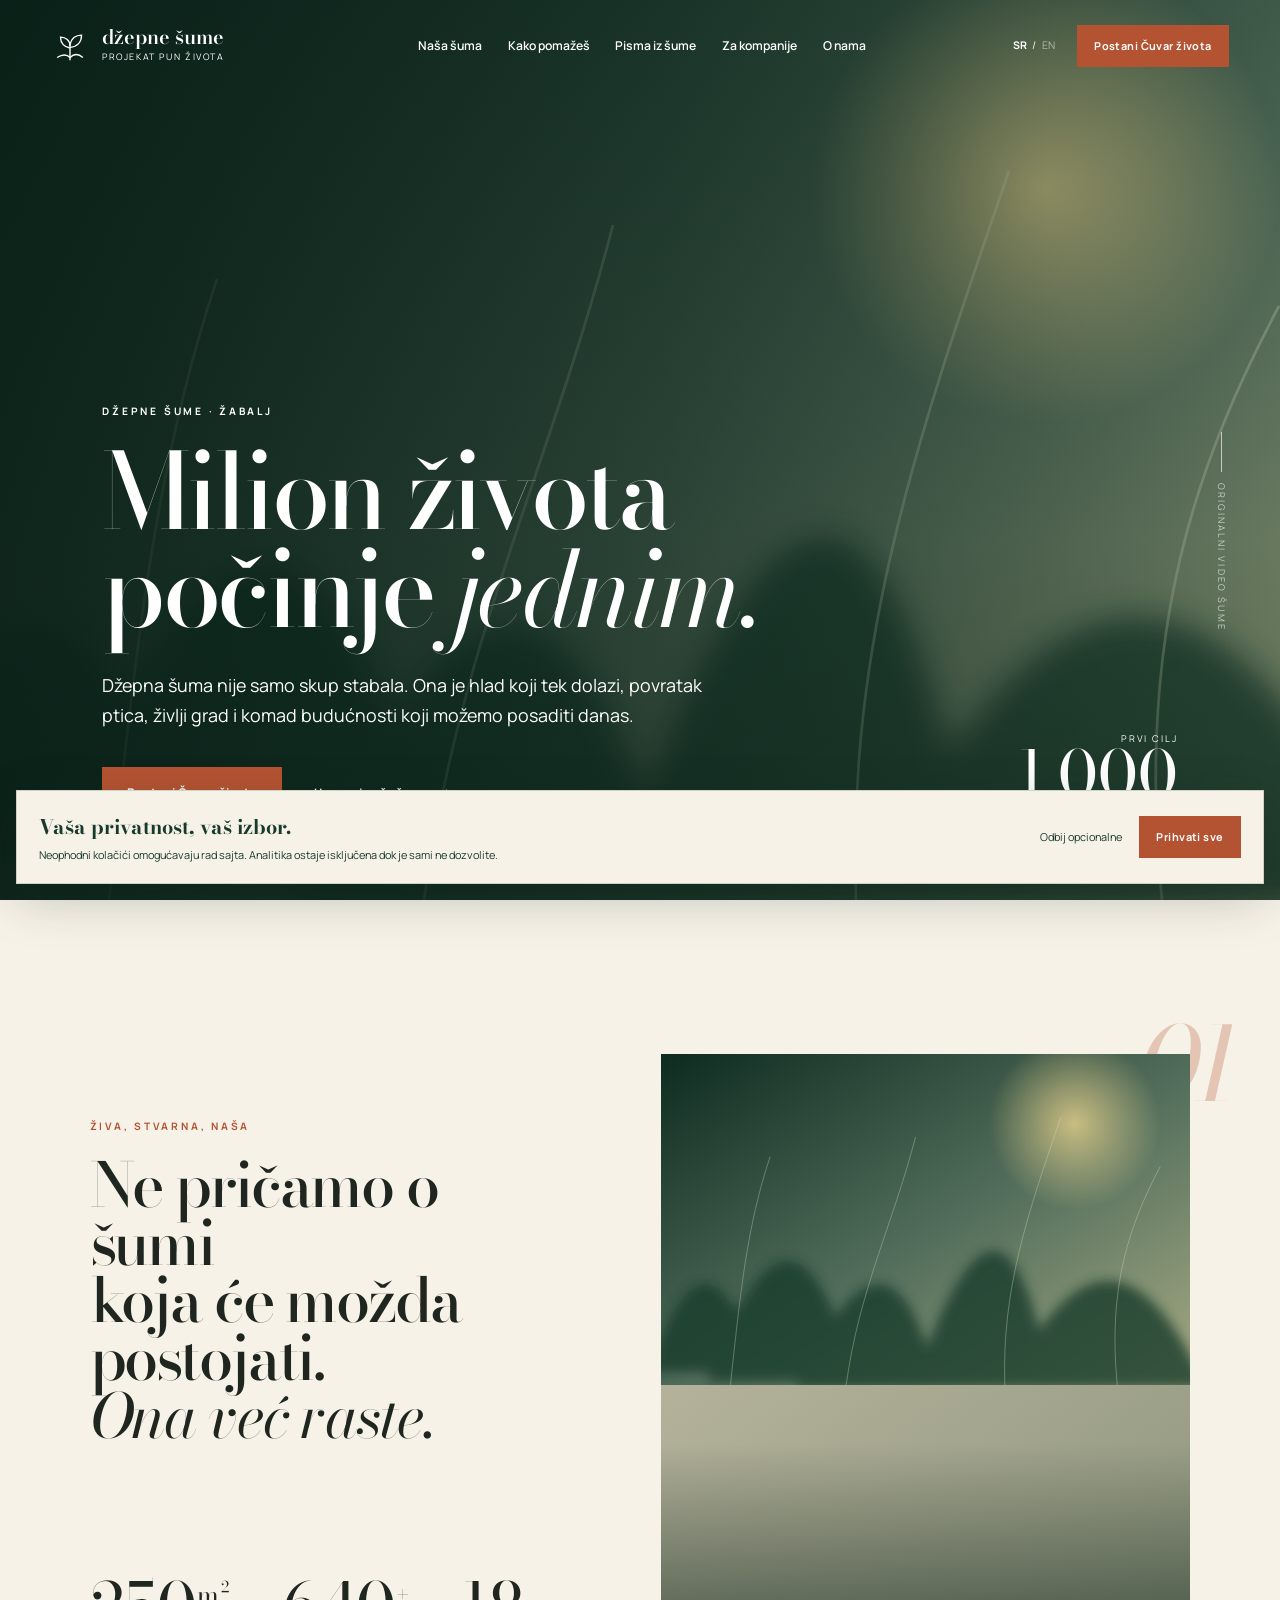
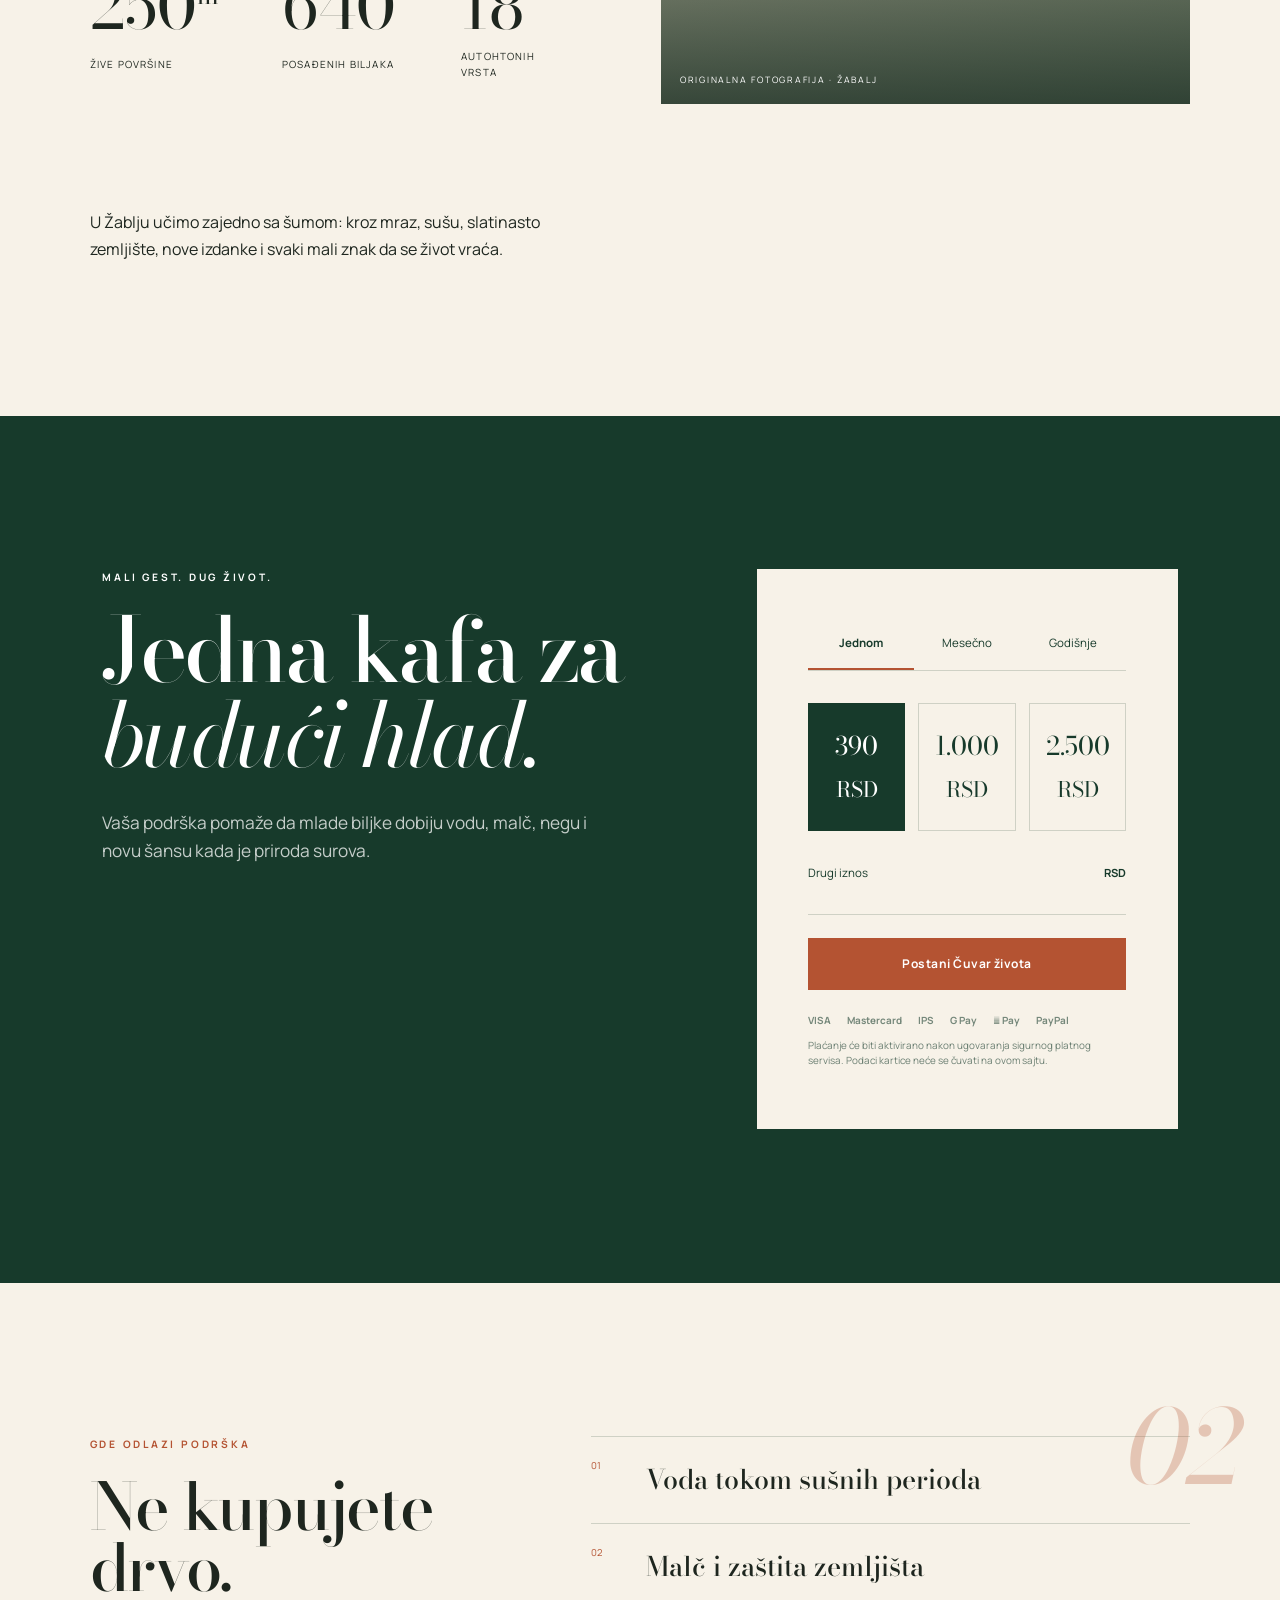
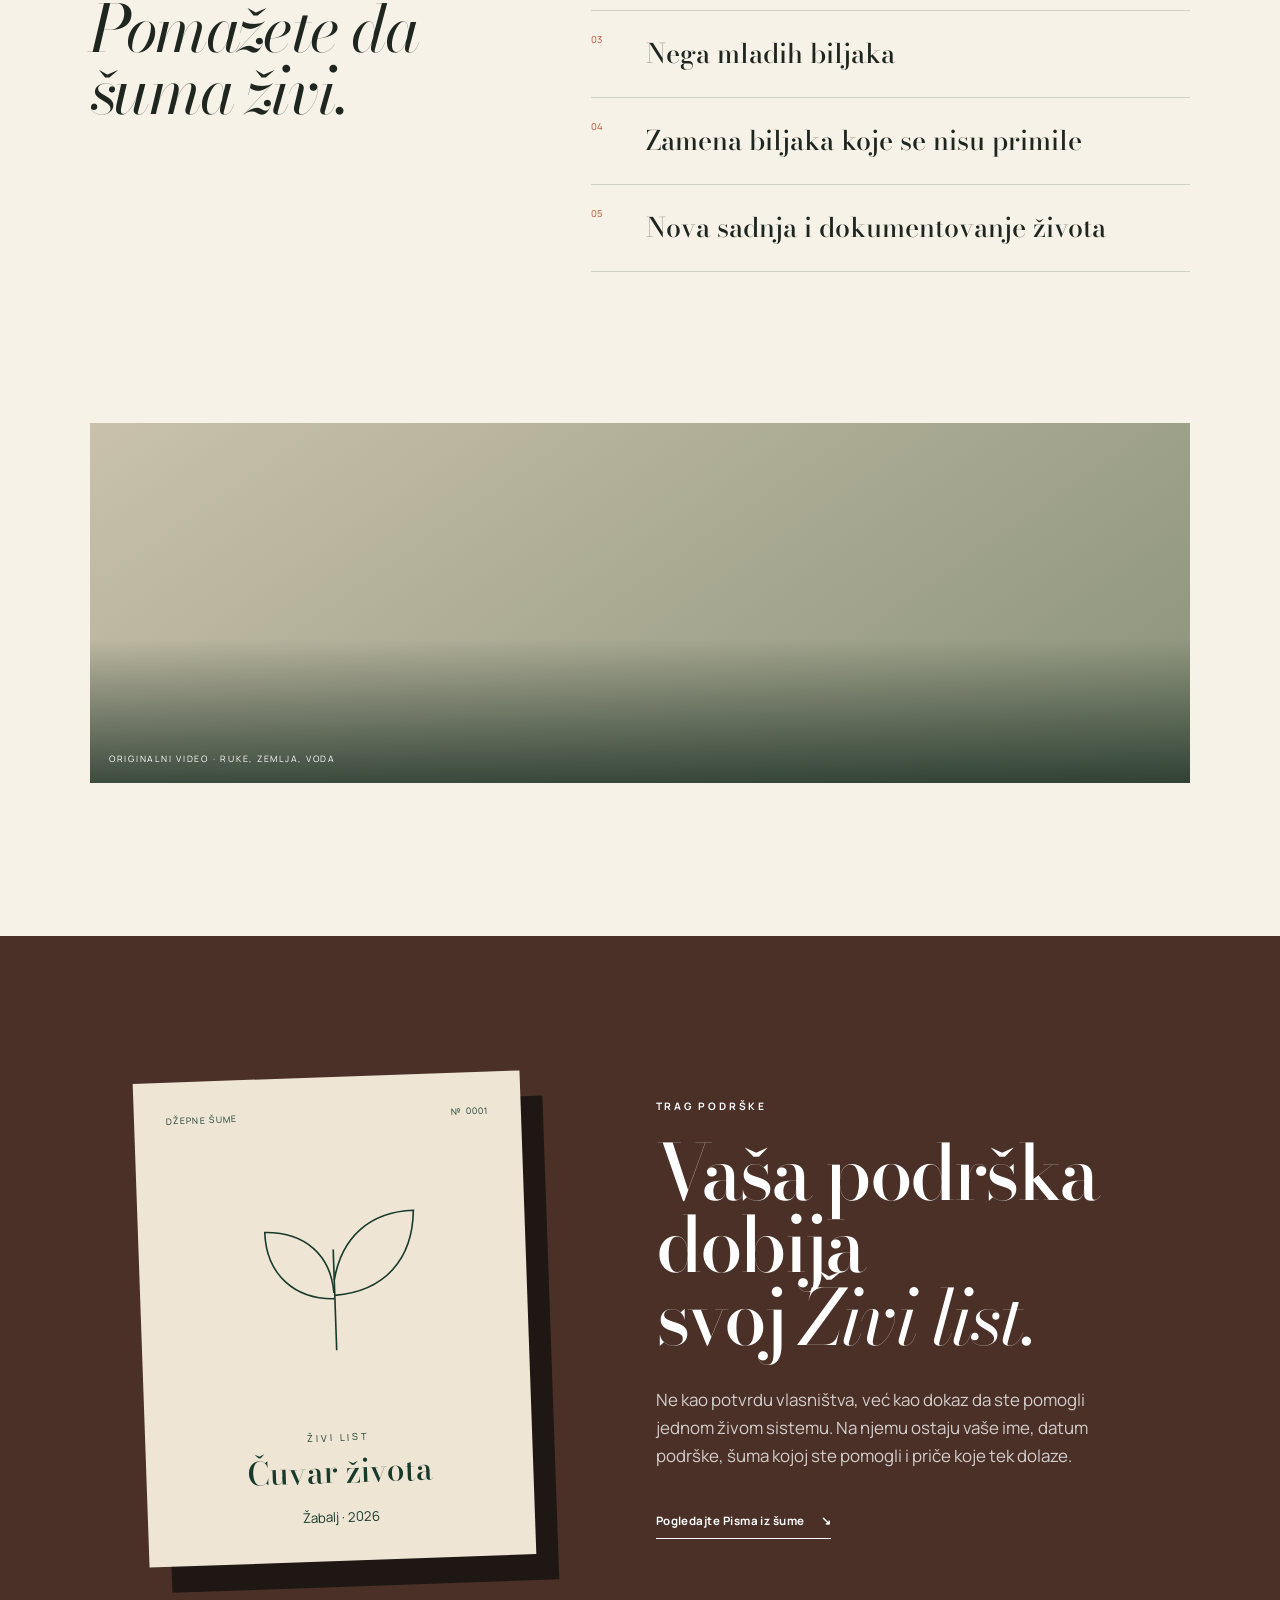
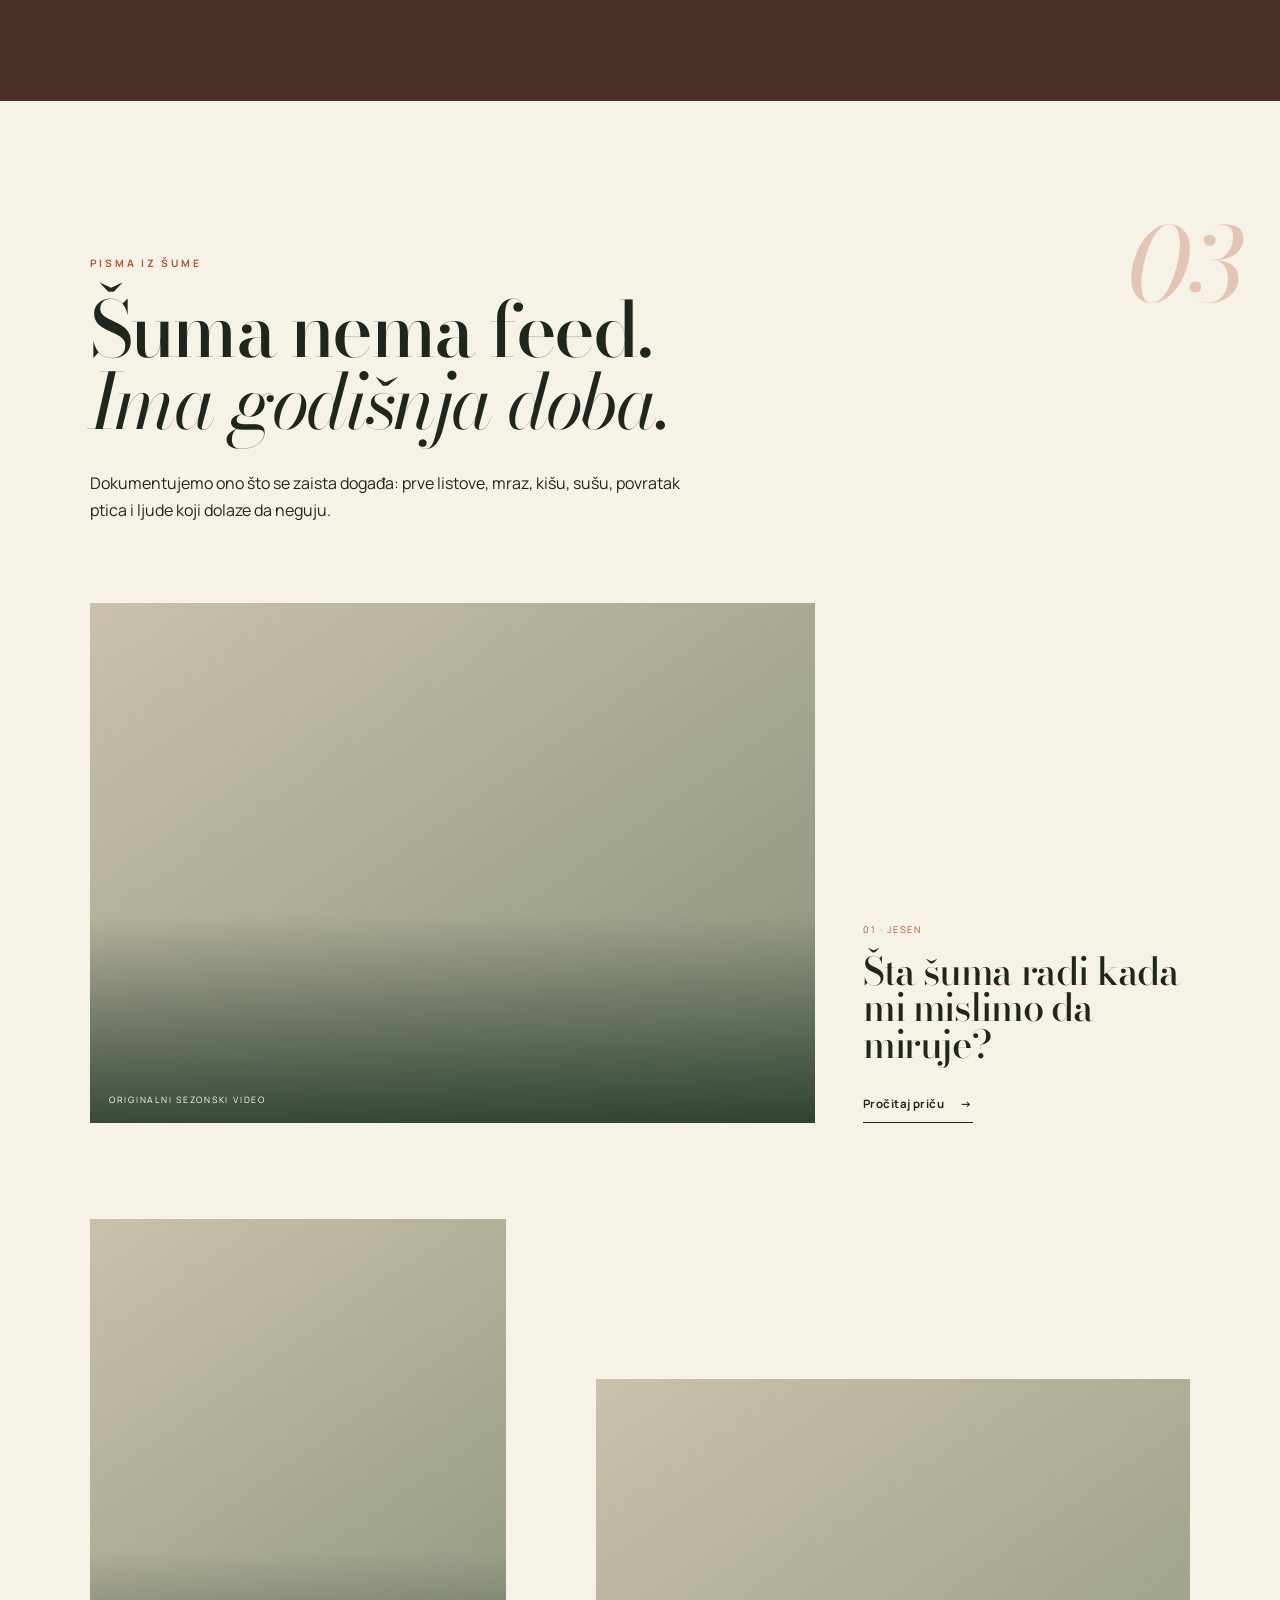
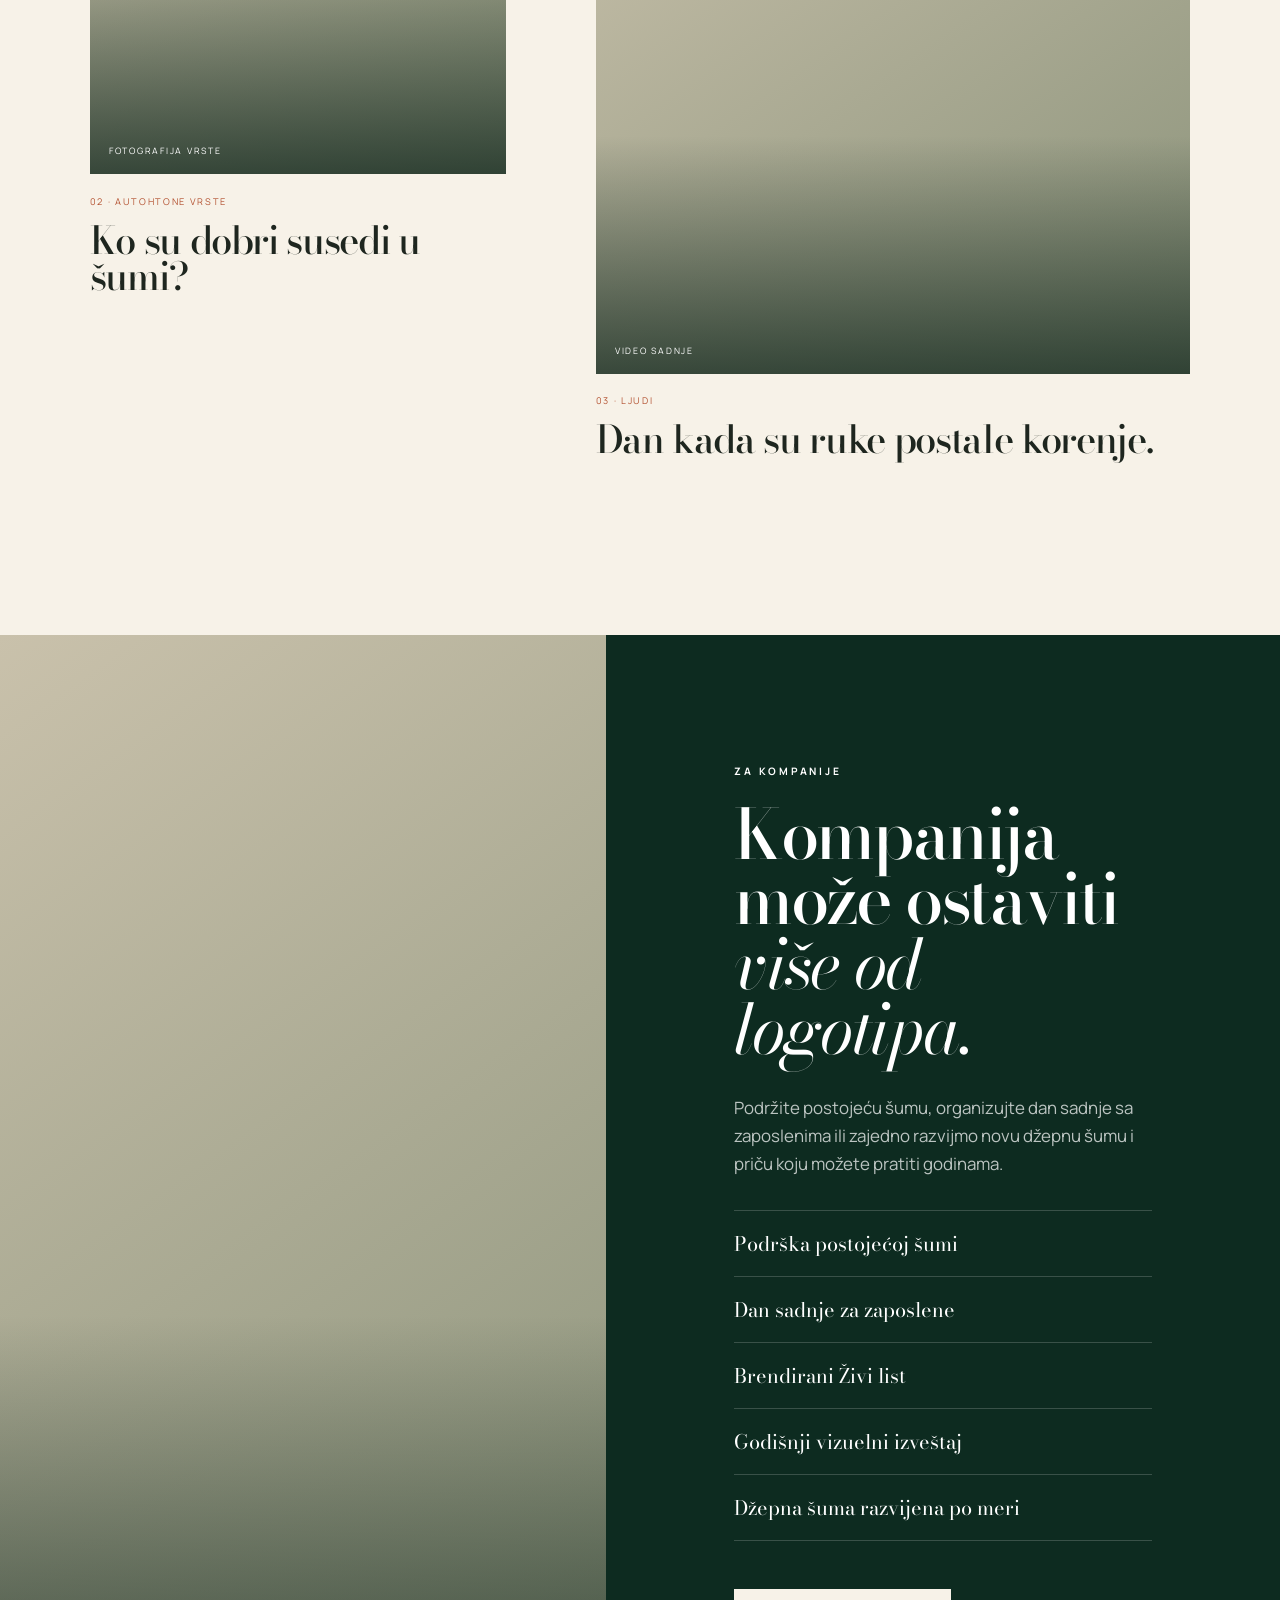
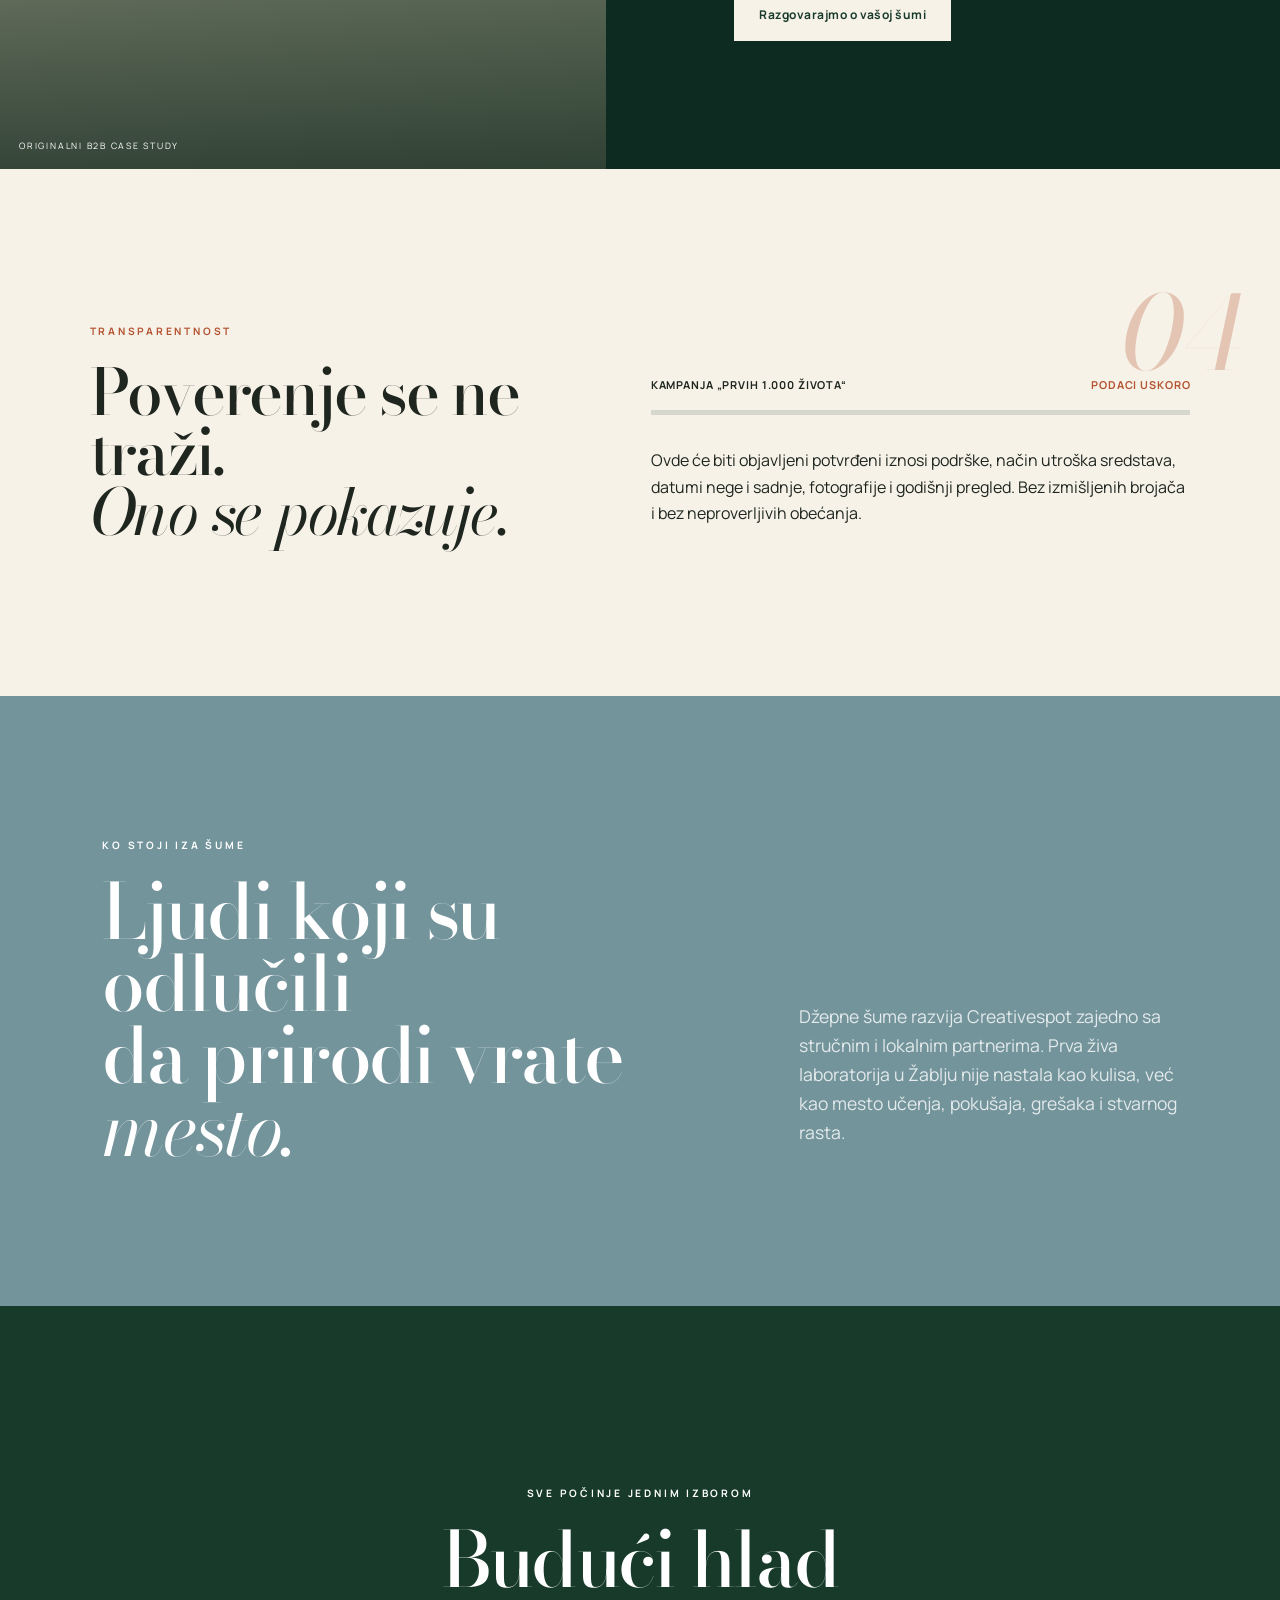
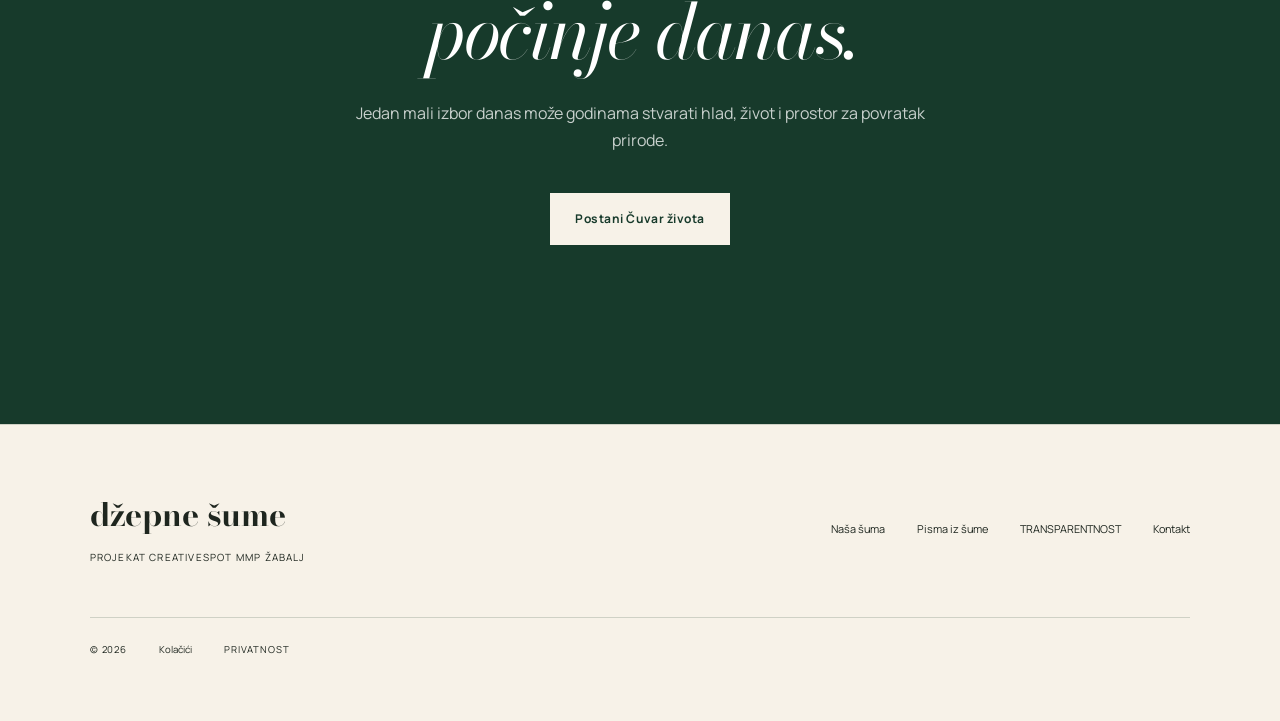
==== commit 97f3e1da: "Format and validate Cuvari zivota frontend" ====
--- a/index.html
+++ b/index.html
@@ -4,14 +4,23 @@
     <meta charset="UTF-8" />
     <meta name="viewport" content="width=device-width, initial-scale=1.0" />
     <meta name="theme-color" content="#173a2b" />
-    <meta name="description" content="Džepne šume — podržite stvaranje i negu živih, autohtonih šuma. Milion života počinje jednim." />
+    <meta
+      name="description"
+      content="Džepne šume — podržite stvaranje i negu živih, autohtonih šuma. Milion života počinje jednim."
+    />
     <meta property="og:title" content="Džepne šume — Čuvari života" />
-    <meta property="og:description" content="Milion života počinje jednim. Postanite Čuvar života." />
+    <meta
+      property="og:description"
+      content="Milion života počinje jednim. Postanite Čuvar života."
+    />
     <meta property="og:type" content="website" />
     <title>Džepne šume — Čuvari života</title>
     <link rel="preconnect" href="https://fonts.googleapis.com" />
     <link rel="preconnect" href="https://fonts.gstatic.com" crossorigin />
-    <link href="https://fonts.googleapis.com/css2?family=Bodoni+Moda:ital,opsz,wght@0,6..96,400;0,6..96,500;0,6..96,600;1,6..96,400;1,6..96,500&family=Manrope:wght@400;500;600;700&display=swap" rel="stylesheet" />
+    <link
+      href="https://fonts.googleapis.com/css2?family=Bodoni+Moda:ital,opsz,wght@0,6..96,400;0,6..96,500;0,6..96,600;1,6..96,400;1,6..96,500&family=Manrope:wght@400;500;600;700&display=swap"
+      rel="stylesheet"
+    />
     <link rel="stylesheet" href="./styles.css" />
   </head>
   <body>
@@ -20,12 +29,23 @@
     <header class="site-header" id="siteHeader">
       <a class="brand" href="#top" aria-label="Džepne šume — početna">
         <span class="brand-mark" aria-hidden="true">
-          <svg viewBox="0 0 56 56"><path d="M28 49V22"/><path d="M28 31C20 30 14 24 14 15c8 0 14 5 14 13"/><path d="M28 26c2-9 8-14 17-14 0 10-6 17-17 18"/><path d="M9 45c8-5 14-5 19 0 6-6 12-6 19 0"/></svg>
+          <svg viewBox="0 0 56 56">
+            <path d="M28 49V22" />
+            <path d="M28 31C20 30 14 24 14 15c8 0 14 5 14 13" />
+            <path d="M28 26c2-9 8-14 17-14 0 10-6 17-17 18" />
+            <path d="M9 45c8-5 14-5 19 0 6-6 12-6 19 0" />
+          </svg>
         </span>
         <span><b>džepne šume</b><small>projekat pun života</small></span>
       </a>
 
-      <button class="menu-toggle" id="menuToggle" aria-expanded="false" aria-controls="mainNav" aria-label="Otvori meni">
+      <button
+        class="menu-toggle"
+        id="menuToggle"
+        aria-expanded="false"
+        aria-controls="mainNav"
+        aria-label="Otvori meni"
+      >
         <span></span><span></span>
       </button>
 
@@ -39,28 +59,56 @@
 
       <div class="header-actions">
         <div class="language" aria-label="Izbor jezika">
-          <button class="language-button active" data-lang="sr" aria-pressed="true">SR</button>
+          <button
+            class="language-button active"
+            data-lang="sr"
+            aria-pressed="true"
+          >
+            SR
+          </button>
           <span>/</span>
-          <button class="language-button" data-lang="en" aria-pressed="false">EN</button>
-        </div>
-        <a class="button button-small" href="#podrska" data-i18n="guardian">Postani Čuvar života</a>
+          <button class="language-button" data-lang="en" aria-pressed="false">
+            EN
+          </button>
+        </div>
+        <a class="button button-small" href="#podrska" data-i18n="guardian"
+          >Postani Čuvar života</a
+        >
       </div>
     </header>
 
     <main id="main">
       <section class="hero" id="top">
         <div class="hero-media" aria-label="Mesto za originalni video šume">
-          <video id="heroVideo" muted loop playsinline poster="./forest-poster.svg" aria-label="Originalni video Džepne šume biće dodat ovde"></video>
+          <video
+            id="heroVideo"
+            muted
+            loop
+            playsinline
+            poster="./forest-poster.svg"
+            aria-label="Originalni video Džepne šume biće dodat ovde"
+          ></video>
           <div class="hero-shade"></div>
           <div class="media-label"><span></span> ORIGINALNI VIDEO ŠUME</div>
         </div>
         <div class="hero-copy">
           <p class="eyebrow" data-i18n="heroEyebrow">DŽEPNE ŠUME · ŽABALJ</p>
-          <h1 data-i18n-html="heroTitle">Milion života<br />počinje <em>jednim.</em></h1>
-          <p class="hero-lead" data-i18n="heroLead">Džepna šuma nije samo skup stabala. Ona je hlad koji tek dolazi, povratak ptica, življi grad i komad budućnosti koji možemo posaditi danas.</p>
+          <h1 data-i18n-html="heroTitle">
+            Milion života<br />počinje <em>jednim.</em>
+          </h1>
+          <p class="hero-lead" data-i18n="heroLead">
+            Džepna šuma nije samo skup stabala. Ona je hlad koji tek dolazi,
+            povratak ptica, življi grad i komad budućnosti koji možemo posaditi
+            danas.
+          </p>
           <div class="hero-buttons">
-            <a class="button" href="#podrska" data-i18n="guardian">Postani Čuvar života</a>
-            <a class="text-link light" href="#suma"><span data-i18n="meetForest">Upoznaj našu šumu</span><span aria-hidden="true">↘</span></a>
+            <a class="button" href="#podrska" data-i18n="guardian"
+              >Postani Čuvar života</a
+            >
+            <a class="text-link light" href="#suma"
+              ><span data-i18n="meetForest">Upoznaj našu šumu</span
+              ><span aria-hidden="true">↘</span></a
+            >
           </div>
         </div>
         <div class="hero-goal">
@@ -73,76 +121,191 @@
       <section class="proof editorial-section" id="suma">
         <div class="section-number">01</div>
         <div class="proof-intro">
-          <p class="eyebrow clay" data-i18n="proofEyebrow">ŽIVA, STVARNA, NAŠA</p>
-          <h2 data-i18n-html="proofTitle">Ne pričamo o šumi<br />koja će možda postojati.<br /><em>Ona već raste.</em></h2>
+          <p class="eyebrow clay" data-i18n="proofEyebrow">
+            ŽIVA, STVARNA, NAŠA
+          </p>
+          <h2 data-i18n-html="proofTitle">
+            Ne pričamo o šumi<br />koja će možda postojati.<br /><em
+              >Ona već raste.</em
+            >
+          </h2>
         </div>
         <div class="proof-image media-slot tall">
-          <img src="./forest-poster.svg" alt="Mesto za originalnu fotografiju postojeće šume u Žablju" />
+          <img
+            src="./forest-poster.svg"
+            alt="Mesto za originalnu fotografiju postojeće šume u Žablju"
+          />
           <span>ORIGINALNA FOTOGRAFIJA · ŽABALJ</span>
         </div>
         <div class="proof-data" aria-label="Podaci o postojećoj šumi">
-          <div><strong>250</strong><span>m²</span><small data-i18n="areaLabel">žive površine</small></div>
-          <div><strong>640</strong><span>+</span><small data-i18n="plantsLabel">posađenih biljaka</small></div>
-          <div><strong>18</strong><span></span><small data-i18n="speciesLabel">autohtonih vrsta</small></div>
-        </div>
-        <p class="proof-note" data-i18n="proofNote">U Žablju učimo zajedno sa šumom: kroz mraz, sušu, slatinasto zemljište, nove izdanke i svaki mali znak da se život vraća.</p>
+          <div>
+            <strong>250</strong><span>m²</span
+            ><small data-i18n="areaLabel">žive površine</small>
+          </div>
+          <div>
+            <strong>640</strong><span>+</span
+            ><small data-i18n="plantsLabel">posađenih biljaka</small>
+          </div>
+          <div>
+            <strong>18</strong><span></span
+            ><small data-i18n="speciesLabel">autohtonih vrsta</small>
+          </div>
+        </div>
+        <p class="proof-note" data-i18n="proofNote">
+          U Žablju učimo zajedno sa šumom: kroz mraz, sušu, slatinasto
+          zemljište, nove izdanke i svaki mali znak da se život vraća.
+        </p>
       </section>
 
       <section class="support" id="podrska">
         <div class="support-heading">
-          <p class="eyebrow" data-i18n="supportEyebrow">MALI GEST. DUG ŽIVOT.</p>
-          <h2 data-i18n-html="supportTitle">Jedna kafa za<br /><em>budući hlad.</em></h2>
-          <p data-i18n="supportIntro">Vaša podrška pomaže da mlade biljke dobiju vodu, malč, negu i novu šansu kada je priroda surova.</p>
+          <p class="eyebrow" data-i18n="supportEyebrow">
+            MALI GEST. DUG ŽIVOT.
+          </p>
+          <h2 data-i18n-html="supportTitle">
+            Jedna kafa za<br /><em>budući hlad.</em>
+          </h2>
+          <p data-i18n="supportIntro">
+            Vaša podrška pomaže da mlade biljke dobiju vodu, malč, negu i novu
+            šansu kada je priroda surova.
+          </p>
         </div>
 
         <div class="support-panel">
-          <div class="support-tabs" role="tablist" aria-label="Učestalost podrške">
-            <button class="support-tab active" role="tab" data-mode="once" aria-selected="true" data-i18n="once">Jednom</button>
-            <button class="support-tab" role="tab" data-mode="monthly" aria-selected="false" data-i18n="monthly">Mesečno</button>
-            <button class="support-tab" role="tab" data-mode="yearly" aria-selected="false" data-i18n="yearly">Godišnje</button>
+          <div
+            class="support-tabs"
+            role="tablist"
+            aria-label="Učestalost podrške"
+          >
+            <button
+              class="support-tab active"
+              role="tab"
+              data-mode="once"
+              aria-selected="true"
+              data-i18n="once"
+            >
+              Jednom
+            </button>
+            <button
+              class="support-tab"
+              role="tab"
+              data-mode="monthly"
+              aria-selected="false"
+              data-i18n="monthly"
+            >
+              Mesečno
+            </button>
+            <button
+              class="support-tab"
+              role="tab"
+              data-mode="yearly"
+              aria-selected="false"
+              data-i18n="yearly"
+            >
+              Godišnje
+            </button>
           </div>
           <div class="amounts" id="amounts" aria-live="polite"></div>
           <label class="custom-amount">
             <span data-i18n="customAmount">Drugi iznos</span>
-            <span><input id="customAmount" type="number" min="100" step="50" inputmode="numeric" aria-label="Drugi iznos u dinarima" /><b>RSD</b></span>
+            <span
+              ><input
+                id="customAmount"
+                type="number"
+                min="100"
+                step="50"
+                inputmode="numeric"
+                aria-label="Drugi iznos u dinarima"
+              /><b>RSD</b></span
+            >
           </label>
-          <button class="button button-wide" id="supportButton" data-i18n="guardian">Postani Čuvar života</button>
+          <button
+            class="button button-wide"
+            id="supportButton"
+            data-i18n="guardian"
+          >
+            Postani Čuvar života
+          </button>
           <div class="payment-strip" aria-label="Predviđeni načini plaćanja">
-            <span>VISA</span><span>Mastercard</span><span>IPS</span><span>G Pay</span><span> Pay</span><span>PayPal</span>
-          </div>
-          <p class="microcopy" data-i18n="paymentNote">Plaćanje će biti aktivirano nakon ugovaranja sigurnog platnog servisa. Podaci kartice neće se čuvati na ovom sajtu.</p>
+            <span>VISA</span><span>Mastercard</span><span>IPS</span
+            ><span>G Pay</span><span> Pay</span><span>PayPal</span>
+          </div>
+          <p class="microcopy" data-i18n="paymentNote">
+            Plaćanje će biti aktivirano nakon ugovaranja sigurnog platnog
+            servisa. Podaci kartice neće se čuvati na ovom sajtu.
+          </p>
         </div>
       </section>
 
       <section class="care editorial-section">
         <div class="section-number">02</div>
         <div class="care-statement">
-          <p class="eyebrow clay" data-i18n="whereEyebrow">GDE ODLAZI PODRŠKA</p>
-          <h2 data-i18n-html="whereTitle">Ne kupujete drvo.<br /><em>Pomažete da šuma živi.</em></h2>
+          <p class="eyebrow clay" data-i18n="whereEyebrow">
+            GDE ODLAZI PODRŠKA
+          </p>
+          <h2 data-i18n-html="whereTitle">
+            Ne kupujete drvo.<br /><em>Pomažete da šuma živi.</em>
+          </h2>
         </div>
         <ol class="care-list">
-          <li><span>01</span><strong data-i18n="care1">Voda tokom sušnih perioda</strong></li>
-          <li><span>02</span><strong data-i18n="care2">Malč i zaštita zemljišta</strong></li>
-          <li><span>03</span><strong data-i18n="care3">Nega mladih biljaka</strong></li>
-          <li><span>04</span><strong data-i18n="care4">Zamena biljaka koje se nisu primile</strong></li>
-          <li><span>05</span><strong data-i18n="care5">Nova sadnja i dokumentovanje života</strong></li>
+          <li>
+            <span>01</span
+            ><strong data-i18n="care1">Voda tokom sušnih perioda</strong>
+          </li>
+          <li>
+            <span>02</span
+            ><strong data-i18n="care2">Malč i zaštita zemljišta</strong>
+          </li>
+          <li>
+            <span>03</span
+            ><strong data-i18n="care3">Nega mladih biljaka</strong>
+          </li>
+          <li>
+            <span>04</span
+            ><strong data-i18n="care4"
+              >Zamena biljaka koje se nisu primile</strong
+            >
+          </li>
+          <li>
+            <span>05</span
+            ><strong data-i18n="care5"
+              >Nova sadnja i dokumentovanje života</strong
+            >
+          </li>
         </ol>
-        <div class="care-media media-slot landscape"><span>ORIGINALNI VIDEO · RUKE, ZEMLJA, VODA</span></div>
+        <div class="care-media media-slot landscape">
+          <span>ORIGINALNI VIDEO · RUKE, ZEMLJA, VODA</span>
+        </div>
       </section>
 
       <section class="living-leaf">
         <div class="leaf-card" aria-hidden="true">
-          <div class="leaf-card-top"><span>DŽEPNE ŠUME</span><span>№ 0001</span></div>
-          <svg viewBox="0 0 280 250"><path d="M142 216V91"/><path d="M141 152C93 151 58 120 58 67c50 1 81 31 83 78"/><path d="M142 129c11-53 47-83 101-83-3 61-39 99-101 102"/></svg>
+          <div class="leaf-card-top">
+            <span>DŽEPNE ŠUME</span><span>№ 0001</span>
+          </div>
+          <svg viewBox="0 0 280 250">
+            <path d="M142 216V91" />
+            <path d="M141 152C93 151 58 120 58 67c50 1 81 31 83 78" />
+            <path d="M142 129c11-53 47-83 101-83-3 61-39 99-101 102" />
+          </svg>
           <p>ŽIVI LIST</p>
           <strong>Čuvar života</strong>
           <small>Žabalj · 2026</small>
         </div>
         <div class="leaf-copy">
           <p class="eyebrow" data-i18n="leafEyebrow">TRAG PODRŠKE</p>
-          <h2 data-i18n-html="leafTitle">Vaša podrška dobija<br />svoj <em>Živi list.</em></h2>
-          <p data-i18n="leafCopy">Ne kao potvrdu vlasništva, već kao dokaz da ste pomogli jednom živom sistemu. Na njemu ostaju vaše ime, datum podrške, šuma kojoj ste pomogli i priče koje tek dolaze.</p>
-          <a class="text-link light" href="#pisma"><span data-i18n="seeLetters">Pogledajte Pisma iz šume</span><span>↘</span></a>
+          <h2 data-i18n-html="leafTitle">
+            Vaša podrška dobija<br />svoj <em>Živi list.</em>
+          </h2>
+          <p data-i18n="leafCopy">
+            Ne kao potvrdu vlasništva, već kao dokaz da ste pomogli jednom živom
+            sistemu. Na njemu ostaju vaše ime, datum podrške, šuma kojoj ste
+            pomogli i priče koje tek dolaze.
+          </p>
+          <a class="text-link light" href="#pisma"
+            ><span data-i18n="seeLetters">Pogledajte Pisma iz šume</span
+            ><span>↘</span></a
+          >
         </div>
       </section>
 
@@ -150,25 +313,59 @@
         <div class="section-number">03</div>
         <header class="letters-heading">
           <p class="eyebrow clay" data-i18n="lettersEyebrow">PISMA IZ ŠUME</p>
-          <h2 data-i18n-html="lettersTitle">Šuma nema feed.<br /><em>Ima godišnja doba.</em></h2>
-          <p data-i18n="lettersIntro">Dokumentujemo ono što se zaista događa: prve listove, mraz, kišu, sušu, povratak ptica i ljude koji dolaze da neguju.</p>
+          <h2 data-i18n-html="lettersTitle">
+            Šuma nema feed.<br /><em>Ima godišnja doba.</em>
+          </h2>
+          <p data-i18n="lettersIntro">
+            Dokumentujemo ono što se zaista događa: prve listove, mraz, kišu,
+            sušu, povratak ptica i ljude koji dolaze da neguju.
+          </p>
         </header>
         <article class="letter-feature">
-          <div class="media-slot wide"><span>ORIGINALNI SEZONSKI VIDEO</span></div>
-          <div><small>01 · JESEN</small><h3 data-i18n="letter1Title">Šta šuma radi kada mi mislimo da miruje?</h3><a href="#" class="text-link"><span data-i18n="readStory">Pročitaj priču</span><span>→</span></a></div>
+          <div class="media-slot wide">
+            <span>ORIGINALNI SEZONSKI VIDEO</span>
+          </div>
+          <div>
+            <small>01 · JESEN</small>
+            <h3 data-i18n="letter1Title">
+              Šta šuma radi kada mi mislimo da miruje?
+            </h3>
+            <a href="#" class="text-link"
+              ><span data-i18n="readStory">Pročitaj priču</span
+              ><span>→</span></a
+            >
+          </div>
         </article>
         <div class="letter-pair">
-          <article><div class="media-slot portrait"><span>FOTOGRAFIJA VRSTE</span></div><small>02 · AUTOHTONE VRSTE</small><h3 data-i18n="letter2Title">Ko su dobri susedi u šumi?</h3></article>
-          <article><div class="media-slot square"><span>VIDEO SADNJE</span></div><small>03 · LJUDI</small><h3 data-i18n="letter3Title">Dan kada su ruke postale korenje.</h3></article>
+          <article>
+            <div class="media-slot portrait">
+              <span>FOTOGRAFIJA VRSTE</span>
+            </div>
+            <small>02 · AUTOHTONE VRSTE</small>
+            <h3 data-i18n="letter2Title">Ko su dobri susedi u šumi?</h3>
+          </article>
+          <article>
+            <div class="media-slot square"><span>VIDEO SADNJE</span></div>
+            <small>03 · LJUDI</small>
+            <h3 data-i18n="letter3Title">Dan kada su ruke postale korenje.</h3>
+          </article>
         </div>
       </section>
 
       <section class="companies" id="kompanije">
-        <div class="company-media media-slot tall"><span>ORIGINALNI B2B CASE STUDY</span></div>
+        <div class="company-media media-slot tall">
+          <span>ORIGINALNI B2B CASE STUDY</span>
+        </div>
         <div class="company-copy">
           <p class="eyebrow" data-i18n="companiesEyebrow">ZA KOMPANIJE</p>
-          <h2 data-i18n-html="companiesTitle">Kompanija može ostaviti<br /><em>više od logotipa.</em></h2>
-          <p data-i18n="companiesCopy">Podržite postojeću šumu, organizujte dan sadnje sa zaposlenima ili zajedno razvijmo novu džepnu šumu i priču koju možete pratiti godinama.</p>
+          <h2 data-i18n-html="companiesTitle">
+            Kompanija može ostaviti<br /><em>više od logotipa.</em>
+          </h2>
+          <p data-i18n="companiesCopy">
+            Podržite postojeću šumu, organizujte dan sadnje sa zaposlenima ili
+            zajedno razvijmo novu džepnu šumu i priču koju možete pratiti
+            godinama.
+          </p>
           <ul>
             <li data-i18n="company1">Podrška postojećoj šumi</li>
             <li data-i18n="company2">Dan sadnje za zaposlene</li>
@@ -176,60 +373,142 @@
             <li data-i18n="company4">Godišnji vizuelni izveštaj</li>
             <li data-i18n="company5">Džepna šuma razvijena po meri</li>
           </ul>
-          <a class="button button-light" href="mailto:azra@creativespot.rs?subject=Džepne šume — razgovor o saradnji" data-i18n="companyCta">Razgovarajmo o vašoj šumi</a>
+          <a
+            class="button button-light"
+            href="mailto:azra@creativespot.rs?subject=Džepne šume — razgovor o saradnji"
+            data-i18n="companyCta"
+            >Razgovarajmo o vašoj šumi</a
+          >
         </div>
       </section>
 
       <section class="transparency editorial-section" id="transparentnost">
         <div class="section-number">04</div>
         <div class="transparency-heading">
-          <p class="eyebrow clay" data-i18n="transparentEyebrow">TRANSPARENTNOST</p>
-          <h2 data-i18n-html="transparentTitle">Poverenje se ne traži.<br /><em>Ono se pokazuje.</em></h2>
+          <p class="eyebrow clay" data-i18n="transparentEyebrow">
+            TRANSPARENTNOST
+          </p>
+          <h2 data-i18n-html="transparentTitle">
+            Poverenje se ne traži.<br /><em>Ono se pokazuje.</em>
+          </h2>
         </div>
         <div class="progress-block">
-          <div class="progress-label"><span data-i18n="campaignProgress">Kampanja „Prvih 1.000 života“</span><b data-i18n="dataSoon">Podaci uskoro</b></div>
+          <div class="progress-label">
+            <span data-i18n="campaignProgress"
+              >Kampanja „Prvih 1.000 života“</span
+            ><b data-i18n="dataSoon">Podaci uskoro</b>
+          </div>
           <div class="progress-track"><span style="width: 0%"></span></div>
-          <p data-i18n="transparentCopy">Ovde će biti objavljeni potvrđeni iznosi podrške, način utroška sredstava, datumi nege i sadnje, fotografije i godišnji pregled. Bez izmišljenih brojača i bez neproverljivih obećanja.</p>
+          <p data-i18n="transparentCopy">
+            Ovde će biti objavljeni potvrđeni iznosi podrške, način utroška
+            sredstava, datumi nege i sadnje, fotografije i godišnji pregled. Bez
+            izmišljenih brojača i bez neproverljivih obećanja.
+          </p>
         </div>
       </section>
 
       <section class="about" id="o-nama">
         <div>
           <p class="eyebrow" data-i18n="aboutEyebrow">KO STOJI IZA ŠUME</p>
-          <h2 data-i18n-html="aboutTitle">Ljudi koji su odlučili<br />da prirodi vrate <em>mesto.</em></h2>
-        </div>
-        <p data-i18n="aboutCopy">Džepne šume razvija Creativespot zajedno sa stručnim i lokalnim partnerima. Prva živa laboratorija u Žablju nije nastala kao kulisa, već kao mesto učenja, pokušaja, grešaka i stvarnog rasta.</p>
+          <h2 data-i18n-html="aboutTitle">
+            Ljudi koji su odlučili<br />da prirodi vrate <em>mesto.</em>
+          </h2>
+        </div>
+        <p data-i18n="aboutCopy">
+          Džepne šume razvija Creativespot zajedno sa stručnim i lokalnim
+          partnerima. Prva živa laboratorija u Žablju nije nastala kao kulisa,
+          već kao mesto učenja, pokušaja, grešaka i stvarnog rasta.
+        </p>
       </section>
 
       <section class="final-cta">
-        <p class="eyebrow" data-i18n="finalEyebrow">SVE POČINJE JEDNIM IZBOROM</p>
-        <h2 data-i18n-html="finalTitle">Budući hlad<br /><em>počinje danas.</em></h2>
-        <p data-i18n="finalCopy">Jedan mali izbor danas može godinama stvarati hlad, život i prostor za povratak prirode.</p>
-        <a class="button button-light" href="#podrska" data-i18n="guardian">Postani Čuvar života</a>
+        <p class="eyebrow" data-i18n="finalEyebrow">
+          SVE POČINJE JEDNIM IZBOROM
+        </p>
+        <h2 data-i18n-html="finalTitle">
+          Budući hlad<br /><em>počinje danas.</em>
+        </h2>
+        <p data-i18n="finalCopy">
+          Jedan mali izbor danas može godinama stvarati hlad, život i prostor za
+          povratak prirode.
+        </p>
+        <a class="button button-light" href="#podrska" data-i18n="guardian"
+          >Postani Čuvar života</a
+        >
       </section>
     </main>
 
     <footer class="site-footer">
-      <div class="footer-brand"><b>džepne šume</b><span data-i18n="projectBy">projekat Creativespot MMP Žabalj</span></div>
-      <div class="footer-links"><a href="#suma" data-i18n="navForest">Naša šuma</a><a href="#pisma" data-i18n="navLetters">Pisma iz šume</a><a href="#transparentnost" data-i18n="transparentEyebrow">Transparentnost</a><a href="mailto:azra@creativespot.rs">Kontakt</a></div>
-      <div class="footer-meta"><span>© 2026</span><button id="openCookies" data-i18n="cookies">Kolačići</button><a href="#" data-i18n="privacy">Privatnost</a></div>
+      <div class="footer-brand">
+        <b>džepne šume</b
+        ><span data-i18n="projectBy">projekat Creativespot MMP Žabalj</span>
+      </div>
+      <div class="footer-links">
+        <a href="#suma" data-i18n="navForest">Naša šuma</a
+        ><a href="#pisma" data-i18n="navLetters">Pisma iz šume</a
+        ><a href="#transparentnost" data-i18n="transparentEyebrow"
+          >Transparentnost</a
+        ><a href="mailto:azra@creativespot.rs">Kontakt</a>
+      </div>
+      <div class="footer-meta">
+        <span>© 2026</span
+        ><button id="openCookies" data-i18n="cookies">Kolačići</button
+        ><a href="#" data-i18n="privacy">Privatnost</a>
+      </div>
     </footer>
 
     <dialog class="support-dialog" id="supportDialog">
-      <button class="dialog-close" id="closeDialog" aria-label="Zatvori">×</button>
+      <button class="dialog-close" id="closeDialog" aria-label="Zatvori">
+        ×
+      </button>
       <p class="eyebrow clay" data-i18n="nextStep">SLEDEĆI KORAK</p>
       <h2 data-i18n="paymentSoonTitle">Plaćanje povezujemo pažljivo.</h2>
-      <p data-i18n="paymentSoonCopy">Dizajn i izbor podrške su spremni. Sigurno kartično, IPS i PayPal plaćanje biće aktivirano nakon ugovaranja pružaoca platnih usluga.</p>
-      <a class="button" href="mailto:azra@creativespot.rs?subject=Želim da postanem Čuvar života" data-i18n="notifyMe">Javite mi kada počne</a>
+      <p data-i18n="paymentSoonCopy">
+        Dizajn i izbor podrške su spremni. Sigurno kartično, IPS i PayPal
+        plaćanje biće aktivirano nakon ugovaranja pružaoca platnih usluga.
+      </p>
+      <a
+        class="button"
+        href="mailto:azra@creativespot.rs?subject=Želim da postanem Čuvar života"
+        data-i18n="notifyMe"
+        >Javite mi kada počne</a
+      >
     </dialog>
 
-    <aside class="cookie-banner" id="cookieBanner" aria-label="Podešavanje kolačića">
-      <div><strong data-i18n="cookieTitle">Vaša privatnost, vaš izbor.</strong><p data-i18n="cookieCopy">Neophodni kolačići omogućavaju rad sajta. Analitika ostaje isključena dok je sami ne dozvolite.</p></div>
-      <div><button class="cookie-secondary" id="rejectCookies" data-i18n="reject">Odbij opcionalne</button><button class="button button-small" id="acceptCookies" data-i18n="accept">Prihvati sve</button></div>
+    <aside
+      class="cookie-banner"
+      id="cookieBanner"
+      aria-label="Podešavanje kolačića"
+    >
+      <div>
+        <strong data-i18n="cookieTitle">Vaša privatnost, vaš izbor.</strong>
+        <p data-i18n="cookieCopy">
+          Neophodni kolačići omogućavaju rad sajta. Analitika ostaje isključena
+          dok je sami ne dozvolite.
+        </p>
+      </div>
+      <div>
+        <button class="cookie-secondary" id="rejectCookies" data-i18n="reject">
+          Odbij opcionalne</button
+        ><button
+          class="button button-small"
+          id="acceptCookies"
+          data-i18n="accept"
+        >
+          Prihvati sve
+        </button>
+      </div>
     </aside>
 
     <script type="application/ld+json">
-      {"@context":"https://schema.org","@type":"Organization","name":"Creativespot MMP","url":"https://dzepnesume.com","email":"azra@creativespot.rs","brand":{"@type":"Brand","name":"Džepne šume"}}
+      {
+        "@context": "https://schema.org",
+        "@type": "Organization",
+        "name": "Creativespot MMP",
+        "url": "https://dzepnesume.com",
+        "email": "azra@creativespot.rs",
+        "brand": { "@type": "Brand", "name": "Džepne šume" }
+      }
     </script>
     <script src="./script.js"></script>
   </body>
--- a/styles.css
+++ b/styles.css
@@ -1,5 +1,1048 @@
-:root{--forest:#173a2b;--forest-2:#0d2b20;--moss:#728662;--clay:#b45332;--soil:#4a3027;--oat:#eee5d5;--paper:#f7f2e8;--cream:#fbf8f1;--rain:#73949b;--ink:#1e261f;--line:rgba(23,58,43,.18);--display:'Bodoni Moda',serif;--sans:'Manrope',sans-serif}
-*{box-sizing:border-box}html{scroll-behavior:smooth}body{margin:0;background:var(--paper);color:var(--ink);font-family:var(--sans);font-size:16px;line-height:1.65}body.menu-open{overflow:hidden}a{color:inherit;text-decoration:none}button,input{font:inherit}.skip-link{position:fixed;left:1rem;top:-10rem;z-index:1000;background:#fff;padding:.8rem 1rem}.skip-link:focus{top:1rem}.site-header{position:fixed;z-index:100;top:0;left:0;width:100%;height:92px;display:flex;align-items:center;padding:0 clamp(1.2rem,4vw,4.8rem);color:#fff;transition:.35s ease}.site-header.scrolled{height:76px;color:var(--forest);background:rgba(247,242,232,.96);border-bottom:1px solid var(--line)}.brand{display:flex;align-items:center;gap:.8rem;min-width:220px}.brand-mark{width:38px;height:38px}.brand-mark svg{fill:none;stroke:currentColor;stroke-width:2}.brand b{font-family:var(--display);font-size:1.25rem;font-weight:600;line-height:1;display:block}.brand small{display:block;font-size:.56rem;letter-spacing:.18em;text-transform:uppercase;margin-top:.2rem}.main-nav{margin:auto;display:flex;align-items:center;gap:clamp(1rem,2vw,2.2rem);font-size:.76rem;font-weight:600}.main-nav a{position:relative}.main-nav a:after{content:"";position:absolute;left:0;bottom:-.45rem;width:100%;height:1px;background:currentColor;transform:scaleX(0);transform-origin:left;transition:.25s}.main-nav a:hover:after{transform:scaleX(1)}.header-actions{display:flex;align-items:center;gap:1.4rem}.language{display:flex;gap:.35rem;font-size:.66rem}.language button{border:0;background:none;color:inherit;padding:0;opacity:.55;cursor:pointer}.language button.active{opacity:1;font-weight:700}.button{border:1px solid var(--clay);background:var(--clay);color:#fff;min-height:52px;padding:.9rem 1.5rem;display:inline-flex;align-items:center;justify-content:center;font-size:.75rem;font-weight:700;letter-spacing:.04em;cursor:pointer;transition:.25s}.button:hover{background:#934127;border-color:#934127;transform:translateY(-2px)}.button-small{min-height:42px;padding:.7rem 1rem;font-size:.68rem}.button-light{background:var(--paper);border-color:var(--paper);color:var(--forest)}.button-light:hover{background:#fff;border-color:#fff}.button-wide{width:100%;margin-top:1.4rem}.menu-toggle{display:none;background:transparent;border:0;color:inherit}.hero{position:relative;min-height:100svh;color:#fff;display:flex;align-items:flex-end;overflow:hidden}.hero-media,.hero-shade{position:absolute;inset:0}.hero-media video{width:100%;height:100%;object-fit:cover;background:var(--forest)}.hero-shade{background:linear-gradient(90deg,rgba(9,31,23,.88) 0%,rgba(9,31,23,.55) 52%,rgba(9,31,23,.18) 100%),linear-gradient(0deg,rgba(9,31,23,.35),transparent 40%)}.media-label{position:absolute;right:4vw;top:48%;font-size:.58rem;letter-spacing:.22em;writing-mode:vertical-rl;display:flex;align-items:center;gap:.7rem;opacity:.65}.media-label span{display:block;width:1px;height:40px;background:#fff}.hero-copy{position:relative;z-index:2;width:min(820px,74vw);padding:0 0 clamp(3.8rem,9vh,8rem) clamp(1.2rem,8vw,9rem)}.eyebrow{font-size:.64rem;font-weight:700;letter-spacing:.27em;margin:0 0 1.4rem}.eyebrow.clay{color:var(--clay)}h1,h2,h3{font-family:var(--display);font-weight:500;margin:0;line-height:.94;letter-spacing:-.035em}h1{font-size:clamp(4rem,8.2vw,8.8rem)}h2{font-size:clamp(3rem,6vw,6.7rem)}h1 em,h2 em{font-weight:400}.hero-lead{font-size:clamp(1rem,1.4vw,1.28rem);max-width:640px;margin:2rem 0 2.3rem}.hero-buttons{display:flex;align-items:center;gap:2rem}.text-link{display:inline-flex;align-items:center;gap:1rem;padding:.55rem 0;border-bottom:1px solid currentColor;font-size:.72rem;font-weight:700;letter-spacing:.04em}.text-link.light{color:#fff}.hero-goal{position:absolute;z-index:3;right:clamp(1.2rem,8vw,9rem);bottom:clamp(3.8rem,9vh,8rem);text-align:right}.hero-goal span{display:block;font-size:.58rem;letter-spacing:.2em;text-transform:uppercase}.hero-goal strong{display:block;font-family:var(--display);font-size:clamp(3rem,5vw,6rem);font-weight:400;line-height:.9}.editorial-section{position:relative;max-width:1500px;margin:auto;padding:clamp(6rem,12vw,11rem) clamp(1.2rem,7vw,8rem)}.section-number{position:absolute;right:3vw;top:5rem;font-family:var(--display);font-style:italic;color:var(--clay);opacity:.28;font-size:clamp(4rem,8vw,9rem)}.proof{display:grid;grid-template-columns:1fr 1.1fr;gap:clamp(2.5rem,7vw,8rem);align-items:start}.proof-intro{padding-top:4rem}.proof-intro h2{font-size:clamp(2.8rem,4.8vw,5.2rem)}.proof-image{grid-row:span 2}.media-slot{position:relative;background:linear-gradient(145deg,#c9c1ab,#8a927a);overflow:hidden;color:#fff}.media-slot:after{content:"";position:absolute;inset:0;background:linear-gradient(180deg,transparent 60%,rgba(10,32,23,.7))}.media-slot img{width:100%;height:100%;object-fit:cover}.media-slot span{position:absolute;z-index:2;left:1.2rem;bottom:1rem;font-size:.55rem;letter-spacing:.2em}.media-slot.tall{min-height:650px}.media-slot.landscape{min-height:360px}.media-slot.wide{min-height:520px}.media-slot.portrait{aspect-ratio:3/4}.media-slot.square{aspect-ratio:1}.proof-data{grid-column:1;display:flex;gap:clamp(1.5rem,4vw,4rem);padding-top:1rem}.proof-data div{display:grid;grid-template-columns:auto auto}.proof-data strong{font-family:var(--display);font-weight:400;font-size:clamp(3rem,5vw,5.5rem);line-height:1}.proof-data span{font-family:var(--display);font-size:1.6rem}.proof-data small{grid-column:1/3;font-size:.62rem;text-transform:uppercase;letter-spacing:.12em;margin-top:.6rem}.proof-note{grid-column:1;max-width:590px;margin:1rem 0 0}.support{background:var(--forest);color:#fff;display:grid;grid-template-columns:minmax(0,1fr) minmax(420px,.8fr);gap:clamp(4rem,10vw,12rem);padding:clamp(6rem,12vw,10rem) clamp(1.2rem,8vw,9rem)}.support-heading h2{font-size:clamp(3.5rem,7vw,7rem)}.support-heading>p:last-child{max-width:560px;font-size:1.08rem;margin-top:2rem;color:rgba(255,255,255,.75)}.support-panel{align-self:center;background:var(--paper);color:var(--forest);padding:clamp(1.5rem,4vw,3.5rem)}.support-tabs{display:flex;border-bottom:1px solid var(--line);margin-bottom:2rem}.support-tab{flex:1;border:0;background:none;padding:.8rem .3rem 1rem;color:var(--forest);font-size:.72rem;cursor:pointer;border-bottom:2px solid transparent}.support-tab.active{border-color:var(--clay);font-weight:700}.amounts{display:grid;grid-template-columns:repeat(3,1fr);gap:.8rem}.amount-button{background:transparent;color:var(--forest);border:1px solid var(--line);padding:1.3rem .4rem;font-family:var(--display);font-size:1.6rem;cursor:pointer}.amount-button.active{background:var(--forest);color:#fff}.custom-amount{display:flex;justify-content:space-between;align-items:center;border-bottom:1px solid var(--line);padding:1.3rem 0;font-size:.72rem}.custom-amount>span:last-child{display:flex;align-items:center;gap:.5rem}.custom-amount input{border:0;background:none;text-align:right;width:100px;font-family:var(--display);font-size:1.5rem;color:var(--forest);outline:none}.custom-amount b{font-size:.7rem}.payment-strip{display:flex;flex-wrap:wrap;gap:1rem;margin-top:1.4rem;color:rgba(23,58,43,.58);font-size:.62rem;font-weight:700}.microcopy{font-size:.62rem;color:rgba(23,58,43,.62);line-height:1.5}.care{display:grid;grid-template-columns:.8fr 1.2fr;gap:clamp(2.5rem,8vw,9rem)}.care-statement h2{font-size:clamp(3rem,5.1vw,5.7rem)}.care-list{list-style:none;margin:0;padding:0}.care-list li{display:grid;grid-template-columns:55px 1fr;align-items:start;padding:1.3rem 0;border-bottom:1px solid var(--line)}.care-list li:first-child{border-top:1px solid var(--line)}.care-list span{font-size:.6rem;color:var(--clay)}.care-list strong{font-family:var(--display);font-weight:500;font-size:clamp(1.3rem,2.1vw,2.2rem)}.care-media{grid-column:1/3;margin-top:3rem}.living-leaf{background:var(--soil);color:#fff;padding:clamp(6rem,11vw,11rem) clamp(1.2rem,11vw,12rem);display:grid;grid-template-columns:.8fr 1fr;gap:clamp(4rem,10vw,12rem);align-items:center}.leaf-card{background:var(--oat);color:var(--forest);aspect-ratio:4/5;max-width:470px;padding:2rem;box-shadow:22px 26px 0 #1e1713;transform:rotate(-2deg);display:flex;flex-direction:column;align-items:center}.leaf-card-top{align-self:stretch;display:flex;justify-content:space-between;font-size:.55rem;letter-spacing:.15em}.leaf-card svg{width:70%;margin:auto;fill:none;stroke:var(--forest);stroke-width:2}.leaf-card p{font-size:.6rem;letter-spacing:.3em;margin:0}.leaf-card strong{font-family:var(--display);font-size:2rem;font-weight:500}.leaf-card small{margin-top:.5rem}.leaf-copy p:not(.eyebrow){max-width:630px;color:rgba(255,255,255,.76);font-size:1.06rem;margin:2rem 0}.letters-heading{max-width:780px;margin-bottom:5rem}.letters-heading p:last-child{max-width:590px;margin-top:2rem}.letter-feature{display:grid;grid-template-columns:1.55fr .7fr;gap:3rem;align-items:end}.letter-feature h3,.letter-pair h3{font-size:clamp(1.8rem,3vw,3.5rem);margin:.8rem 0 1.5rem}.letter-feature small,.letter-pair small{font-size:.58rem;letter-spacing:.18em;color:var(--clay)}.letter-pair{display:grid;grid-template-columns:.7fr 1fr;gap:clamp(2rem,7vw,7rem);margin-top:6rem}.letter-pair article:nth-child(2){padding-top:10rem}.letter-pair small{display:block;margin-top:1.2rem}.companies{background:var(--forest-2);color:#fff;display:grid;grid-template-columns:.9fr 1fr}.company-media{min-height:820px}.company-copy{padding:clamp(5rem,10vw,10rem)}.company-copy h2{font-size:clamp(3rem,5.4vw,6rem)}.company-copy>p:not(.eyebrow){color:rgba(255,255,255,.72);font-size:1.06rem;margin:2rem 0}.company-copy ul{list-style:none;padding:0;margin:2rem 0 3rem;border-top:1px solid rgba(255,255,255,.18)}.company-copy li{padding:1rem 0;border-bottom:1px solid rgba(255,255,255,.18);font-family:var(--display);font-size:1.25rem}.transparency{display:grid;grid-template-columns:.85fr 1fr;gap:clamp(3rem,8vw,9rem);align-items:end}.transparency-heading h2{font-size:clamp(3rem,5vw,5.5rem)}.progress-label{display:flex;justify-content:space-between;gap:1rem;font-size:.68rem;font-weight:700;text-transform:uppercase;letter-spacing:.08em}.progress-label b{color:var(--clay)}.progress-track{height:5px;background:rgba(23,58,43,.14);margin:1rem 0 2rem}.progress-track span{display:block;height:100%;background:var(--clay)}.progress-block p{max-width:640px}.about{background:var(--rain);color:#fff;padding:clamp(6rem,11vw,11rem) clamp(1.2rem,8vw,9rem);display:grid;grid-template-columns:1.1fr .7fr;gap:clamp(3rem,8vw,9rem);align-items:end}.about p:last-child{font-size:1.1rem;color:rgba(255,255,255,.8)}.final-cta{text-align:center;background:var(--forest);color:#fff;padding:clamp(7rem,14vw,14rem) 1.2rem}.final-cta p:not(.eyebrow){max-width:580px;margin:2rem auto 2.5rem;color:rgba(255,255,255,.76)}.site-footer;background:var(--paper)}.site-footer{padding:4rem clamp(1.2rem,7vw,8rem);display:grid;grid-template-columns:1fr auto;gap:3rem;border-top:1px solid var(--line)}.footer-brand b{display:block;font-family:var(--display);font-size:2rem}.footer-brand span{font-size:.62rem;text-transform:uppercase;letter-spacing:.12em}.footer-links{display:flex;gap:2rem;font-size:.68rem;align-items:center}.footer-meta{grid-column:1/3;border-top:1px solid var(--line);padding-top:1.5rem;display:flex;gap:2rem;font-size:.6rem;text-transform:uppercase;letter-spacing:.1em}.footer-meta button{border:0;background:none;padding:0;cursor:pointer;color:inherit}.support-dialog{max-width:560px;border:0;padding:clamp(2rem,6vw,5rem);background:var(--paper);color:var(--forest);box-shadow:0 30px 100px rgba(0,0,0,.35)}.support-dialog::backdrop{background:rgba(9,31,23,.78)}.support-dialog h2{font-size:3rem}.support-dialog p:not(.eyebrow){margin:1.5rem 0 2rem}.dialog-close{position:absolute;right:1.2rem;top:1rem;border:0;background:none;font-size:2rem;cursor:pointer}.cookie-banner{position:fixed;z-index:120;left:1rem;right:1rem;bottom:1rem;background:var(--paper);color:var(--forest);padding:1.2rem 1.4rem;display:none;grid-template-columns:1fr auto;gap:2rem;align-items:center;box-shadow:0 15px 50px rgba(15,35,27,.22);border:1px solid var(--line)}.cookie-banner.visible{display:grid}.cookie-banner strong{font-family:var(--display);font-size:1.25rem}.cookie-banner p{font-size:.68rem;margin:.2rem 0 0}.cookie-banner>div:last-child{display:flex;gap:.7rem}.cookie-secondary{border:0;background:none;color:var(--forest);font-size:.68rem;cursor:pointer}
-@media(max-width:1050px){.main-nav{display:none;position:fixed;inset:76px 0 0;background:var(--paper);color:var(--forest);padding:4rem 2rem;flex-direction:column;align-items:flex-start;font-family:var(--display);font-size:2.2rem}.main-nav.open{display:flex}.header-actions .button{display:none}.menu-toggle{display:block;width:38px;height:38px;margin-left:auto}.menu-toggle span{display:block;width:24px;height:1px;background:currentColor;margin:7px}.header-actions{gap:1rem}.support{grid-template-columns:1fr}.support-heading{max-width:800px}.companies{grid-template-columns:1fr}.company-media{min-height:520px}.company-copy{max-width:850px}.about{grid-template-columns:1fr}.site-footer{grid-template-columns:1fr}.footer-links{flex-wrap:wrap}.footer-meta{grid-column:1}}
-@media(max-width:760px){.site-header{height:76px;padding:0 1.1rem}.brand{min-width:0}.brand small{display:none}.brand-mark{width:32px}.hero-copy{width:100%;padding:0 1.2rem 7rem}.hero-lead{font-size:.96rem}.hero-buttons{align-items:flex-start;flex-direction:column;gap:1rem}.hero-goal{right:1.2rem;bottom:2rem}.hero-goal strong{font-size:2.4rem}.media-label{display:none}.proof,.care,.transparency{display:block}.proof-intro{padding-top:0}.proof-image{margin:3rem 0;min-height:470px!important}.proof-data{display:grid;grid-template-columns:repeat(3,1fr);gap:.7rem}.proof-data strong{font-size:2.7rem}.proof-data span{font-size:1.1rem}.proof-data small{font-size:.52rem}.proof-note{margin-top:2rem}.support{padding:6rem 1.2rem}.support-panel{padding:1.2rem}.amounts{gap:.4rem}.amount-button{font-size:1.25rem;padding:1.1rem .2rem}.care-list{margin-top:3rem}.care-media{margin-top:3rem}.living-leaf{grid-template-columns:1fr;padding:6rem 1.2rem}.leaf-card{max-width:340px}.letters-heading{margin-bottom:3rem}.letter-feature,.letter-pair{display:block}.letter-feature>div:last-child{margin-top:1.5rem}.letter-pair article{margin-top:4rem;padding-top:0!important}.media-slot.wide{min-height:330px}.company-media{min-height:430px}.company-copy{padding:5rem 1.2rem}.progress-block{margin-top:3rem}.about{padding:6rem 1.2rem}.footer-links{display:grid;grid-template-columns:1fr 1fr}.cookie-banner{grid-template-columns:1fr;gap:1rem}.cookie-banner>div:last-child{justify-content:flex-end}.cookie-secondary{padding:.7rem}.support-dialog{width:calc(100% - 2rem)} }
-@media(prefers-reduced-motion:reduce){*{scroll-behavior:auto!important;transition:none!important}}
+:root {
+  --forest: #173a2b;
+  --forest-2: #0d2b20;
+  --moss: #728662;
+  --clay: #b45332;
+  --soil: #4a3027;
+  --oat: #eee5d5;
+  --paper: #f7f2e8;
+  --cream: #fbf8f1;
+  --rain: #73949b;
+  --ink: #1e261f;
+  --line: rgba(23, 58, 43, 0.18);
+  --display: "Bodoni Moda", serif;
+  --sans: "Manrope", sans-serif;
+}
+* {
+  box-sizing: border-box;
+}
+html {
+  scroll-behavior: smooth;
+}
+body {
+  margin: 0;
+  background: var(--paper);
+  color: var(--ink);
+  font-family: var(--sans);
+  font-size: 16px;
+  line-height: 1.65;
+}
+body.menu-open {
+  overflow: hidden;
+}
+a {
+  color: inherit;
+  text-decoration: none;
+}
+button,
+input {
+  font: inherit;
+}
+.skip-link {
+  position: fixed;
+  left: 1rem;
+  top: -10rem;
+  z-index: 1000;
+  background: #fff;
+  padding: 0.8rem 1rem;
+}
+.skip-link:focus {
+  top: 1rem;
+}
+.site-header {
+  position: fixed;
+  z-index: 100;
+  top: 0;
+  left: 0;
+  width: 100%;
+  height: 92px;
+  display: flex;
+  align-items: center;
+  padding: 0 clamp(1.2rem, 4vw, 4.8rem);
+  color: #fff;
+  transition: 0.35s ease;
+}
+.site-header.scrolled {
+  height: 76px;
+  color: var(--forest);
+  background: rgba(247, 242, 232, 0.96);
+  border-bottom: 1px solid var(--line);
+}
+.brand {
+  display: flex;
+  align-items: center;
+  gap: 0.8rem;
+  min-width: 220px;
+}
+.brand-mark {
+  width: 38px;
+  height: 38px;
+}
+.brand-mark svg {
+  fill: none;
+  stroke: currentColor;
+  stroke-width: 2;
+}
+.brand b {
+  font-family: var(--display);
+  font-size: 1.25rem;
+  font-weight: 600;
+  line-height: 1;
+  display: block;
+}
+.brand small {
+  display: block;
+  font-size: 0.56rem;
+  letter-spacing: 0.18em;
+  text-transform: uppercase;
+  margin-top: 0.2rem;
+}
+.main-nav {
+  margin: auto;
+  display: flex;
+  align-items: center;
+  gap: clamp(1rem, 2vw, 2.2rem);
+  font-size: 0.76rem;
+  font-weight: 600;
+}
+.main-nav a {
+  position: relative;
+}
+.main-nav a:after {
+  content: "";
+  position: absolute;
+  left: 0;
+  bottom: -0.45rem;
+  width: 100%;
+  height: 1px;
+  background: currentColor;
+  transform: scaleX(0);
+  transform-origin: left;
+  transition: 0.25s;
+}
+.main-nav a:hover:after {
+  transform: scaleX(1);
+}
+.header-actions {
+  display: flex;
+  align-items: center;
+  gap: 1.4rem;
+}
+.language {
+  display: flex;
+  gap: 0.35rem;
+  font-size: 0.66rem;
+}
+.language button {
+  border: 0;
+  background: none;
+  color: inherit;
+  padding: 0;
+  opacity: 0.55;
+  cursor: pointer;
+}
+.language button.active {
+  opacity: 1;
+  font-weight: 700;
+}
+.button {
+  border: 1px solid var(--clay);
+  background: var(--clay);
+  color: #fff;
+  min-height: 52px;
+  padding: 0.9rem 1.5rem;
+  display: inline-flex;
+  align-items: center;
+  justify-content: center;
+  font-size: 0.75rem;
+  font-weight: 700;
+  letter-spacing: 0.04em;
+  cursor: pointer;
+  transition: 0.25s;
+}
+.button:hover {
+  background: #934127;
+  border-color: #934127;
+  transform: translateY(-2px);
+}
+.button-small {
+  min-height: 42px;
+  padding: 0.7rem 1rem;
+  font-size: 0.68rem;
+}
+.button-light {
+  background: var(--paper);
+  border-color: var(--paper);
+  color: var(--forest);
+}
+.button-light:hover {
+  background: #fff;
+  border-color: #fff;
+}
+.button-wide {
+  width: 100%;
+  margin-top: 1.4rem;
+}
+.menu-toggle {
+  display: none;
+  background: transparent;
+  border: 0;
+  color: inherit;
+}
+.hero {
+  position: relative;
+  min-height: 100svh;
+  color: #fff;
+  display: flex;
+  align-items: flex-end;
+  overflow: hidden;
+}
+.hero-media,
+.hero-shade {
+  position: absolute;
+  inset: 0;
+}
+.hero-media video {
+  width: 100%;
+  height: 100%;
+  object-fit: cover;
+  background: var(--forest);
+}
+.hero-shade {
+  background:
+    linear-gradient(
+      90deg,
+      rgba(9, 31, 23, 0.88) 0%,
+      rgba(9, 31, 23, 0.55) 52%,
+      rgba(9, 31, 23, 0.18) 100%
+    ),
+    linear-gradient(0deg, rgba(9, 31, 23, 0.35), transparent 40%);
+}
+.media-label {
+  position: absolute;
+  right: 4vw;
+  top: 48%;
+  font-size: 0.58rem;
+  letter-spacing: 0.22em;
+  writing-mode: vertical-rl;
+  display: flex;
+  align-items: center;
+  gap: 0.7rem;
+  opacity: 0.65;
+}
+.media-label span {
+  display: block;
+  width: 1px;
+  height: 40px;
+  background: #fff;
+}
+.hero-copy {
+  position: relative;
+  z-index: 2;
+  width: min(820px, 74vw);
+  padding: 0 0 clamp(3.8rem, 9vh, 8rem) clamp(1.2rem, 8vw, 9rem);
+}
+.eyebrow {
+  font-size: 0.64rem;
+  font-weight: 700;
+  letter-spacing: 0.27em;
+  margin: 0 0 1.4rem;
+}
+.eyebrow.clay {
+  color: var(--clay);
+}
+h1,
+h2,
+h3 {
+  font-family: var(--display);
+  font-weight: 500;
+  margin: 0;
+  line-height: 0.94;
+  letter-spacing: -0.035em;
+}
+h1 {
+  font-size: clamp(4rem, 8.2vw, 8.8rem);
+}
+h2 {
+  font-size: clamp(3rem, 6vw, 6.7rem);
+}
+h1 em,
+h2 em {
+  font-weight: 400;
+}
+.hero-lead {
+  font-size: clamp(1rem, 1.4vw, 1.28rem);
+  max-width: 640px;
+  margin: 2rem 0 2.3rem;
+}
+.hero-buttons {
+  display: flex;
+  align-items: center;
+  gap: 2rem;
+}
+.text-link {
+  display: inline-flex;
+  align-items: center;
+  gap: 1rem;
+  padding: 0.55rem 0;
+  border-bottom: 1px solid currentColor;
+  font-size: 0.72rem;
+  font-weight: 700;
+  letter-spacing: 0.04em;
+}
+.text-link.light {
+  color: #fff;
+}
+.hero-goal {
+  position: absolute;
+  z-index: 3;
+  right: clamp(1.2rem, 8vw, 9rem);
+  bottom: clamp(3.8rem, 9vh, 8rem);
+  text-align: right;
+}
+.hero-goal span {
+  display: block;
+  font-size: 0.58rem;
+  letter-spacing: 0.2em;
+  text-transform: uppercase;
+}
+.hero-goal strong {
+  display: block;
+  font-family: var(--display);
+  font-size: clamp(3rem, 5vw, 6rem);
+  font-weight: 400;
+  line-height: 0.9;
+}
+.editorial-section {
+  position: relative;
+  max-width: 1500px;
+  margin: auto;
+  padding: clamp(6rem, 12vw, 11rem) clamp(1.2rem, 7vw, 8rem);
+}
+.section-number {
+  position: absolute;
+  right: 3vw;
+  top: 5rem;
+  font-family: var(--display);
+  font-style: italic;
+  color: var(--clay);
+  opacity: 0.28;
+  font-size: clamp(4rem, 8vw, 9rem);
+}
+.proof {
+  display: grid;
+  grid-template-columns: 1fr 1.1fr;
+  gap: clamp(2.5rem, 7vw, 8rem);
+  align-items: start;
+}
+.proof-intro {
+  padding-top: 4rem;
+}
+.proof-intro h2 {
+  font-size: clamp(2.8rem, 4.8vw, 5.2rem);
+}
+.proof-image {
+  grid-row: span 2;
+}
+.media-slot {
+  position: relative;
+  background: linear-gradient(145deg, #c9c1ab, #8a927a);
+  overflow: hidden;
+  color: #fff;
+}
+.media-slot:after {
+  content: "";
+  position: absolute;
+  inset: 0;
+  background: linear-gradient(180deg, transparent 60%, rgba(10, 32, 23, 0.7));
+}
+.media-slot img {
+  width: 100%;
+  height: 100%;
+  object-fit: cover;
+}
+.media-slot span {
+  position: absolute;
+  z-index: 2;
+  left: 1.2rem;
+  bottom: 1rem;
+  font-size: 0.55rem;
+  letter-spacing: 0.2em;
+}
+.media-slot.tall {
+  min-height: 650px;
+}
+.media-slot.landscape {
+  min-height: 360px;
+}
+.media-slot.wide {
+  min-height: 520px;
+}
+.media-slot.portrait {
+  aspect-ratio: 3/4;
+}
+.media-slot.square {
+  aspect-ratio: 1;
+}
+.proof-data {
+  grid-column: 1;
+  display: flex;
+  gap: clamp(1.5rem, 4vw, 4rem);
+  padding-top: 1rem;
+}
+.proof-data div {
+  display: grid;
+  grid-template-columns: auto auto;
+}
+.proof-data strong {
+  font-family: var(--display);
+  font-weight: 400;
+  font-size: clamp(3rem, 5vw, 5.5rem);
+  line-height: 1;
+}
+.proof-data span {
+  font-family: var(--display);
+  font-size: 1.6rem;
+}
+.proof-data small {
+  grid-column: 1/3;
+  font-size: 0.62rem;
+  text-transform: uppercase;
+  letter-spacing: 0.12em;
+  margin-top: 0.6rem;
+}
+.proof-note {
+  grid-column: 1;
+  max-width: 590px;
+  margin: 1rem 0 0;
+}
+.support {
+  background: var(--forest);
+  color: #fff;
+  display: grid;
+  grid-template-columns: minmax(0, 1fr) minmax(420px, 0.8fr);
+  gap: clamp(4rem, 10vw, 12rem);
+  padding: clamp(6rem, 12vw, 10rem) clamp(1.2rem, 8vw, 9rem);
+}
+.support-heading h2 {
+  font-size: clamp(3.5rem, 7vw, 7rem);
+}
+.support-heading > p:last-child {
+  max-width: 560px;
+  font-size: 1.08rem;
+  margin-top: 2rem;
+  color: rgba(255, 255, 255, 0.75);
+}
+.support-panel {
+  align-self: center;
+  background: var(--paper);
+  color: var(--forest);
+  padding: clamp(1.5rem, 4vw, 3.5rem);
+}
+.support-tabs {
+  display: flex;
+  border-bottom: 1px solid var(--line);
+  margin-bottom: 2rem;
+}
+.support-tab {
+  flex: 1;
+  border: 0;
+  background: none;
+  padding: 0.8rem 0.3rem 1rem;
+  color: var(--forest);
+  font-size: 0.72rem;
+  cursor: pointer;
+  border-bottom: 2px solid transparent;
+}
+.support-tab.active {
+  border-color: var(--clay);
+  font-weight: 700;
+}
+.amounts {
+  display: grid;
+  grid-template-columns: repeat(3, 1fr);
+  gap: 0.8rem;
+}
+.amount-button {
+  background: transparent;
+  color: var(--forest);
+  border: 1px solid var(--line);
+  padding: 1.3rem 0.4rem;
+  font-family: var(--display);
+  font-size: 1.6rem;
+  cursor: pointer;
+}
+.amount-button.active {
+  background: var(--forest);
+  color: #fff;
+}
+.custom-amount {
+  display: flex;
+  justify-content: space-between;
+  align-items: center;
+  border-bottom: 1px solid var(--line);
+  padding: 1.3rem 0;
+  font-size: 0.72rem;
+}
+.custom-amount > span:last-child {
+  display: flex;
+  align-items: center;
+  gap: 0.5rem;
+}
+.custom-amount input {
+  border: 0;
+  background: none;
+  text-align: right;
+  width: 100px;
+  font-family: var(--display);
+  font-size: 1.5rem;
+  color: var(--forest);
+  outline: none;
+}
+.custom-amount b {
+  font-size: 0.7rem;
+}
+.payment-strip {
+  display: flex;
+  flex-wrap: wrap;
+  gap: 1rem;
+  margin-top: 1.4rem;
+  color: rgba(23, 58, 43, 0.58);
+  font-size: 0.62rem;
+  font-weight: 700;
+}
+.microcopy {
+  font-size: 0.62rem;
+  color: rgba(23, 58, 43, 0.62);
+  line-height: 1.5;
+}
+.care {
+  display: grid;
+  grid-template-columns: 0.8fr 1.2fr;
+  gap: clamp(2.5rem, 8vw, 9rem);
+}
+.care-statement h2 {
+  font-size: clamp(3rem, 5.1vw, 5.7rem);
+}
+.care-list {
+  list-style: none;
+  margin: 0;
+  padding: 0;
+}
+.care-list li {
+  display: grid;
+  grid-template-columns: 55px 1fr;
+  align-items: start;
+  padding: 1.3rem 0;
+  border-bottom: 1px solid var(--line);
+}
+.care-list li:first-child {
+  border-top: 1px solid var(--line);
+}
+.care-list span {
+  font-size: 0.6rem;
+  color: var(--clay);
+}
+.care-list strong {
+  font-family: var(--display);
+  font-weight: 500;
+  font-size: clamp(1.3rem, 2.1vw, 2.2rem);
+}
+.care-media {
+  grid-column: 1/3;
+  margin-top: 3rem;
+}
+.living-leaf {
+  background: var(--soil);
+  color: #fff;
+  padding: clamp(6rem, 11vw, 11rem) clamp(1.2rem, 11vw, 12rem);
+  display: grid;
+  grid-template-columns: 0.8fr 1fr;
+  gap: clamp(4rem, 10vw, 12rem);
+  align-items: center;
+}
+.leaf-card {
+  background: var(--oat);
+  color: var(--forest);
+  aspect-ratio: 4/5;
+  max-width: 470px;
+  padding: 2rem;
+  box-shadow: 22px 26px 0 #1e1713;
+  transform: rotate(-2deg);
+  display: flex;
+  flex-direction: column;
+  align-items: center;
+}
+.leaf-card-top {
+  align-self: stretch;
+  display: flex;
+  justify-content: space-between;
+  font-size: 0.55rem;
+  letter-spacing: 0.15em;
+}
+.leaf-card svg {
+  width: 70%;
+  margin: auto;
+  fill: none;
+  stroke: var(--forest);
+  stroke-width: 2;
+}
+.leaf-card p {
+  font-size: 0.6rem;
+  letter-spacing: 0.3em;
+  margin: 0;
+}
+.leaf-card strong {
+  font-family: var(--display);
+  font-size: 2rem;
+  font-weight: 500;
+}
+.leaf-card small {
+  margin-top: 0.5rem;
+}
+.leaf-copy p:not(.eyebrow) {
+  max-width: 630px;
+  color: rgba(255, 255, 255, 0.76);
+  font-size: 1.06rem;
+  margin: 2rem 0;
+}
+.letters-heading {
+  max-width: 780px;
+  margin-bottom: 5rem;
+}
+.letters-heading p:last-child {
+  max-width: 590px;
+  margin-top: 2rem;
+}
+.letter-feature {
+  display: grid;
+  grid-template-columns: 1.55fr 0.7fr;
+  gap: 3rem;
+  align-items: end;
+}
+.letter-feature h3,
+.letter-pair h3 {
+  font-size: clamp(1.8rem, 3vw, 3.5rem);
+  margin: 0.8rem 0 1.5rem;
+}
+.letter-feature small,
+.letter-pair small {
+  font-size: 0.58rem;
+  letter-spacing: 0.18em;
+  color: var(--clay);
+}
+.letter-pair {
+  display: grid;
+  grid-template-columns: 0.7fr 1fr;
+  gap: clamp(2rem, 7vw, 7rem);
+  margin-top: 6rem;
+}
+.letter-pair article:nth-child(2) {
+  padding-top: 10rem;
+}
+.letter-pair small {
+  display: block;
+  margin-top: 1.2rem;
+}
+.companies {
+  background: var(--forest-2);
+  color: #fff;
+  display: grid;
+  grid-template-columns: 0.9fr 1fr;
+}
+.company-media {
+  min-height: 820px;
+}
+.company-copy {
+  padding: clamp(5rem, 10vw, 10rem);
+}
+.company-copy h2 {
+  font-size: clamp(3rem, 5.4vw, 6rem);
+}
+.company-copy > p:not(.eyebrow) {
+  color: rgba(255, 255, 255, 0.72);
+  font-size: 1.06rem;
+  margin: 2rem 0;
+}
+.company-copy ul {
+  list-style: none;
+  padding: 0;
+  margin: 2rem 0 3rem;
+  border-top: 1px solid rgba(255, 255, 255, 0.18);
+}
+.company-copy li {
+  padding: 1rem 0;
+  border-bottom: 1px solid rgba(255, 255, 255, 0.18);
+  font-family: var(--display);
+  font-size: 1.25rem;
+}
+.transparency {
+  display: grid;
+  grid-template-columns: 0.85fr 1fr;
+  gap: clamp(3rem, 8vw, 9rem);
+  align-items: end;
+}
+.transparency-heading h2 {
+  font-size: clamp(3rem, 5vw, 5.5rem);
+}
+.progress-label {
+  display: flex;
+  justify-content: space-between;
+  gap: 1rem;
+  font-size: 0.68rem;
+  font-weight: 700;
+  text-transform: uppercase;
+  letter-spacing: 0.08em;
+}
+.progress-label b {
+  color: var(--clay);
+}
+.progress-track {
+  height: 5px;
+  background: rgba(23, 58, 43, 0.14);
+  margin: 1rem 0 2rem;
+}
+.progress-track span {
+  display: block;
+  height: 100%;
+  background: var(--clay);
+}
+.progress-block p {
+  max-width: 640px;
+}
+.about {
+  background: var(--rain);
+  color: #fff;
+  padding: clamp(6rem, 11vw, 11rem) clamp(1.2rem, 8vw, 9rem);
+  display: grid;
+  grid-template-columns: 1.1fr 0.7fr;
+  gap: clamp(3rem, 8vw, 9rem);
+  align-items: end;
+}
+.about p:last-child {
+  font-size: 1.1rem;
+  color: rgba(255, 255, 255, 0.8);
+}
+.final-cta {
+  text-align: center;
+  background: var(--forest);
+  color: #fff;
+  padding: clamp(7rem, 14vw, 14rem) 1.2rem;
+}
+.final-cta p:not(.eyebrow) {
+  max-width: 580px;
+  margin: 2rem auto 2.5rem;
+  color: rgba(255, 255, 255, 0.76);
+}
+.site-footer {
+  background: var(--paper);
+  padding: 4rem clamp(1.2rem, 7vw, 8rem);
+  display: grid;
+  grid-template-columns: 1fr auto;
+  gap: 3rem;
+  border-top: 1px solid var(--line);
+}
+.footer-brand b {
+  display: block;
+  font-family: var(--display);
+  font-size: 2rem;
+}
+.footer-brand span {
+  font-size: 0.62rem;
+  text-transform: uppercase;
+  letter-spacing: 0.12em;
+}
+.footer-links {
+  display: flex;
+  gap: 2rem;
+  font-size: 0.68rem;
+  align-items: center;
+}
+.footer-meta {
+  grid-column: 1/3;
+  border-top: 1px solid var(--line);
+  padding-top: 1.5rem;
+  display: flex;
+  gap: 2rem;
+  font-size: 0.6rem;
+  text-transform: uppercase;
+  letter-spacing: 0.1em;
+}
+.footer-meta button {
+  border: 0;
+  background: none;
+  padding: 0;
+  cursor: pointer;
+  color: inherit;
+}
+.support-dialog {
+  max-width: 560px;
+  border: 0;
+  padding: clamp(2rem, 6vw, 5rem);
+  background: var(--paper);
+  color: var(--forest);
+  box-shadow: 0 30px 100px rgba(0, 0, 0, 0.35);
+}
+.support-dialog::backdrop {
+  background: rgba(9, 31, 23, 0.78);
+}
+.support-dialog h2 {
+  font-size: 3rem;
+}
+.support-dialog p:not(.eyebrow) {
+  margin: 1.5rem 0 2rem;
+}
+.dialog-close {
+  position: absolute;
+  right: 1.2rem;
+  top: 1rem;
+  border: 0;
+  background: none;
+  font-size: 2rem;
+  cursor: pointer;
+}
+.cookie-banner {
+  position: fixed;
+  z-index: 120;
+  left: 1rem;
+  right: 1rem;
+  bottom: 1rem;
+  background: var(--paper);
+  color: var(--forest);
+  padding: 1.2rem 1.4rem;
+  display: none;
+  grid-template-columns: 1fr auto;
+  gap: 2rem;
+  align-items: center;
+  box-shadow: 0 15px 50px rgba(15, 35, 27, 0.22);
+  border: 1px solid var(--line);
+}
+.cookie-banner.visible {
+  display: grid;
+}
+.cookie-banner strong {
+  font-family: var(--display);
+  font-size: 1.25rem;
+}
+.cookie-banner p {
+  font-size: 0.68rem;
+  margin: 0.2rem 0 0;
+}
+.cookie-banner > div:last-child {
+  display: flex;
+  gap: 0.7rem;
+}
+.cookie-secondary {
+  border: 0;
+  background: none;
+  color: var(--forest);
+  font-size: 0.68rem;
+  cursor: pointer;
+}
+@media (max-width: 1050px) {
+  .main-nav {
+    display: none;
+    position: fixed;
+    inset: 76px 0 0;
+    background: var(--paper);
+    color: var(--forest);
+    padding: 4rem 2rem;
+    flex-direction: column;
+    align-items: flex-start;
+    font-family: var(--display);
+    font-size: 2.2rem;
+  }
+  .main-nav.open {
+    display: flex;
+  }
+  .header-actions .button {
+    display: none;
+  }
+  .menu-toggle {
+    display: block;
+    width: 38px;
+    height: 38px;
+    margin-left: auto;
+  }
+  .menu-toggle span {
+    display: block;
+    width: 24px;
+    height: 1px;
+    background: currentColor;
+    margin: 7px;
+  }
+  .header-actions {
+    gap: 1rem;
+  }
+  .support {
+    grid-template-columns: 1fr;
+  }
+  .support-heading {
+    max-width: 800px;
+  }
+  .companies {
+    grid-template-columns: 1fr;
+  }
+  .company-media {
+    min-height: 520px;
+  }
+  .company-copy {
+    max-width: 850px;
+  }
+  .about {
+    grid-template-columns: 1fr;
+  }
+  .site-footer {
+    grid-template-columns: 1fr;
+  }
+  .footer-links {
+    flex-wrap: wrap;
+  }
+  .footer-meta {
+    grid-column: 1;
+  }
+}
+@media (max-width: 760px) {
+  .site-header {
+    height: 76px;
+    padding: 0 1.1rem;
+  }
+  .brand {
+    min-width: 0;
+  }
+  .brand small {
+    display: none;
+  }
+  .brand-mark {
+    width: 32px;
+  }
+  .hero-copy {
+    width: 100%;
+    padding: 0 1.2rem 7rem;
+  }
+  .hero-lead {
+    font-size: 0.96rem;
+  }
+  .hero-buttons {
+    align-items: flex-start;
+    flex-direction: column;
+    gap: 1rem;
+  }
+  .hero-goal {
+    right: 1.2rem;
+    bottom: 2rem;
+  }
+  .hero-goal strong {
+    font-size: 2.4rem;
+  }
+  .media-label {
+    display: none;
+  }
+  .proof,
+  .care,
+  .transparency {
+    display: block;
+  }
+  .proof-intro {
+    padding-top: 0;
+  }
+  .proof-image {
+    margin: 3rem 0;
+    min-height: 470px !important;
+  }
+  .proof-data {
+    display: grid;
+    grid-template-columns: repeat(3, 1fr);
+    gap: 0.7rem;
+  }
+  .proof-data strong {
+    font-size: 2.7rem;
+  }
+  .proof-data span {
+    font-size: 1.1rem;
+  }
+  .proof-data small {
+    font-size: 0.52rem;
+  }
+  .proof-note {
+    margin-top: 2rem;
+  }
+  .support {
+    padding: 6rem 1.2rem;
+  }
+  .support-panel {
+    padding: 1.2rem;
+  }
+  .amounts {
+    gap: 0.4rem;
+  }
+  .amount-button {
+    font-size: 1.25rem;
+    padding: 1.1rem 0.2rem;
+  }
+  .care-list {
+    margin-top: 3rem;
+  }
+  .care-media {
+    margin-top: 3rem;
+  }
+  .living-leaf {
+    grid-template-columns: 1fr;
+    padding: 6rem 1.2rem;
+  }
+  .leaf-card {
+    max-width: 340px;
+  }
+  .letters-heading {
+    margin-bottom: 3rem;
+  }
+  .letter-feature,
+  .letter-pair {
+    display: block;
+  }
+  .letter-feature > div:last-child {
+    margin-top: 1.5rem;
+  }
+  .letter-pair article {
+    margin-top: 4rem;
+    padding-top: 0 !important;
+  }
+  .media-slot.wide {
+    min-height: 330px;
+  }
+  .company-media {
+    min-height: 430px;
+  }
+  .company-copy {
+    padding: 5rem 1.2rem;
+  }
+  .progress-block {
+    margin-top: 3rem;
+  }
+  .about {
+    padding: 6rem 1.2rem;
+  }
+  .footer-links {
+    display: grid;
+    grid-template-columns: 1fr 1fr;
+  }
+  .cookie-banner {
+    grid-template-columns: 1fr;
+    gap: 1rem;
+  }
+  .cookie-banner > div:last-child {
+    justify-content: flex-end;
+  }
+  .cookie-secondary {
+    padding: 0.7rem;
+  }
+  .support-dialog {
+    width: calc(100% - 2rem);
+  }
+}
+@media (prefers-reduced-motion: reduce) {
+  * {
+    scroll-behavior: auto !important;
+    transition: none !important;
+  }
+}
